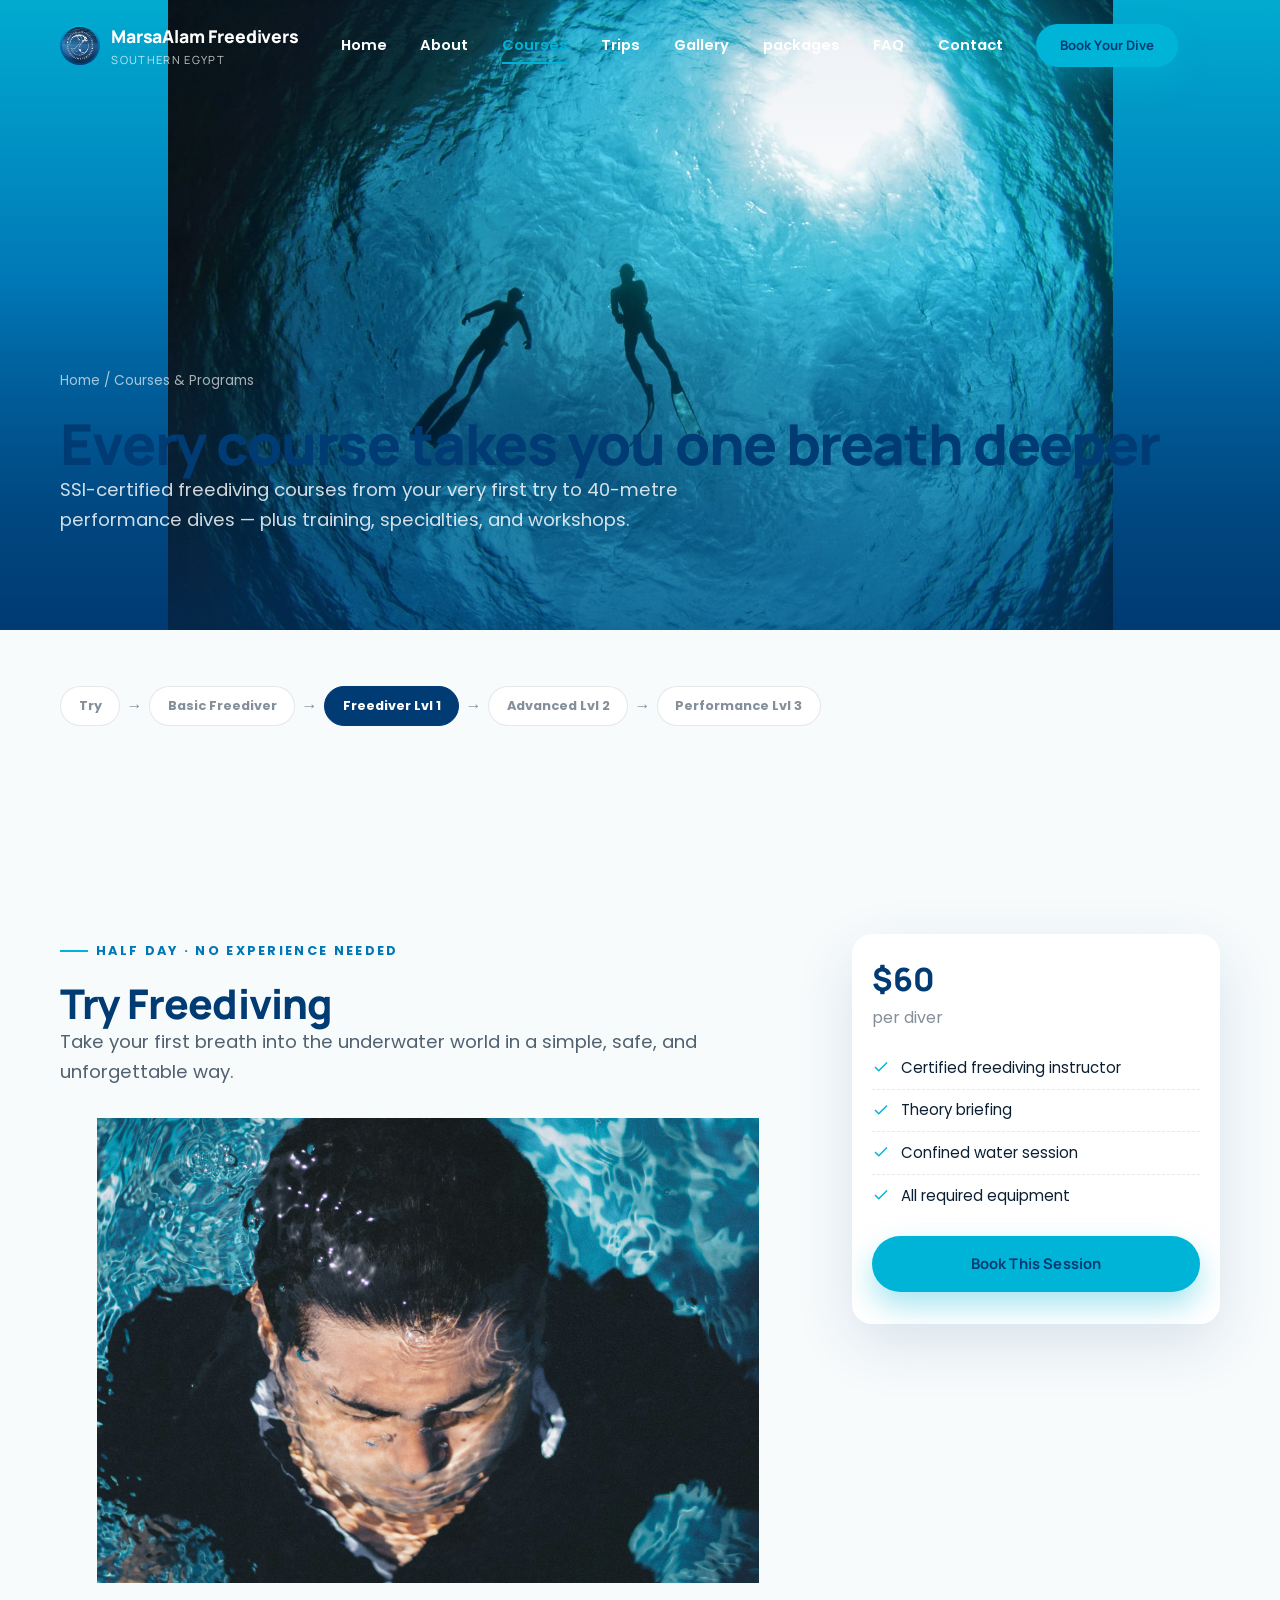
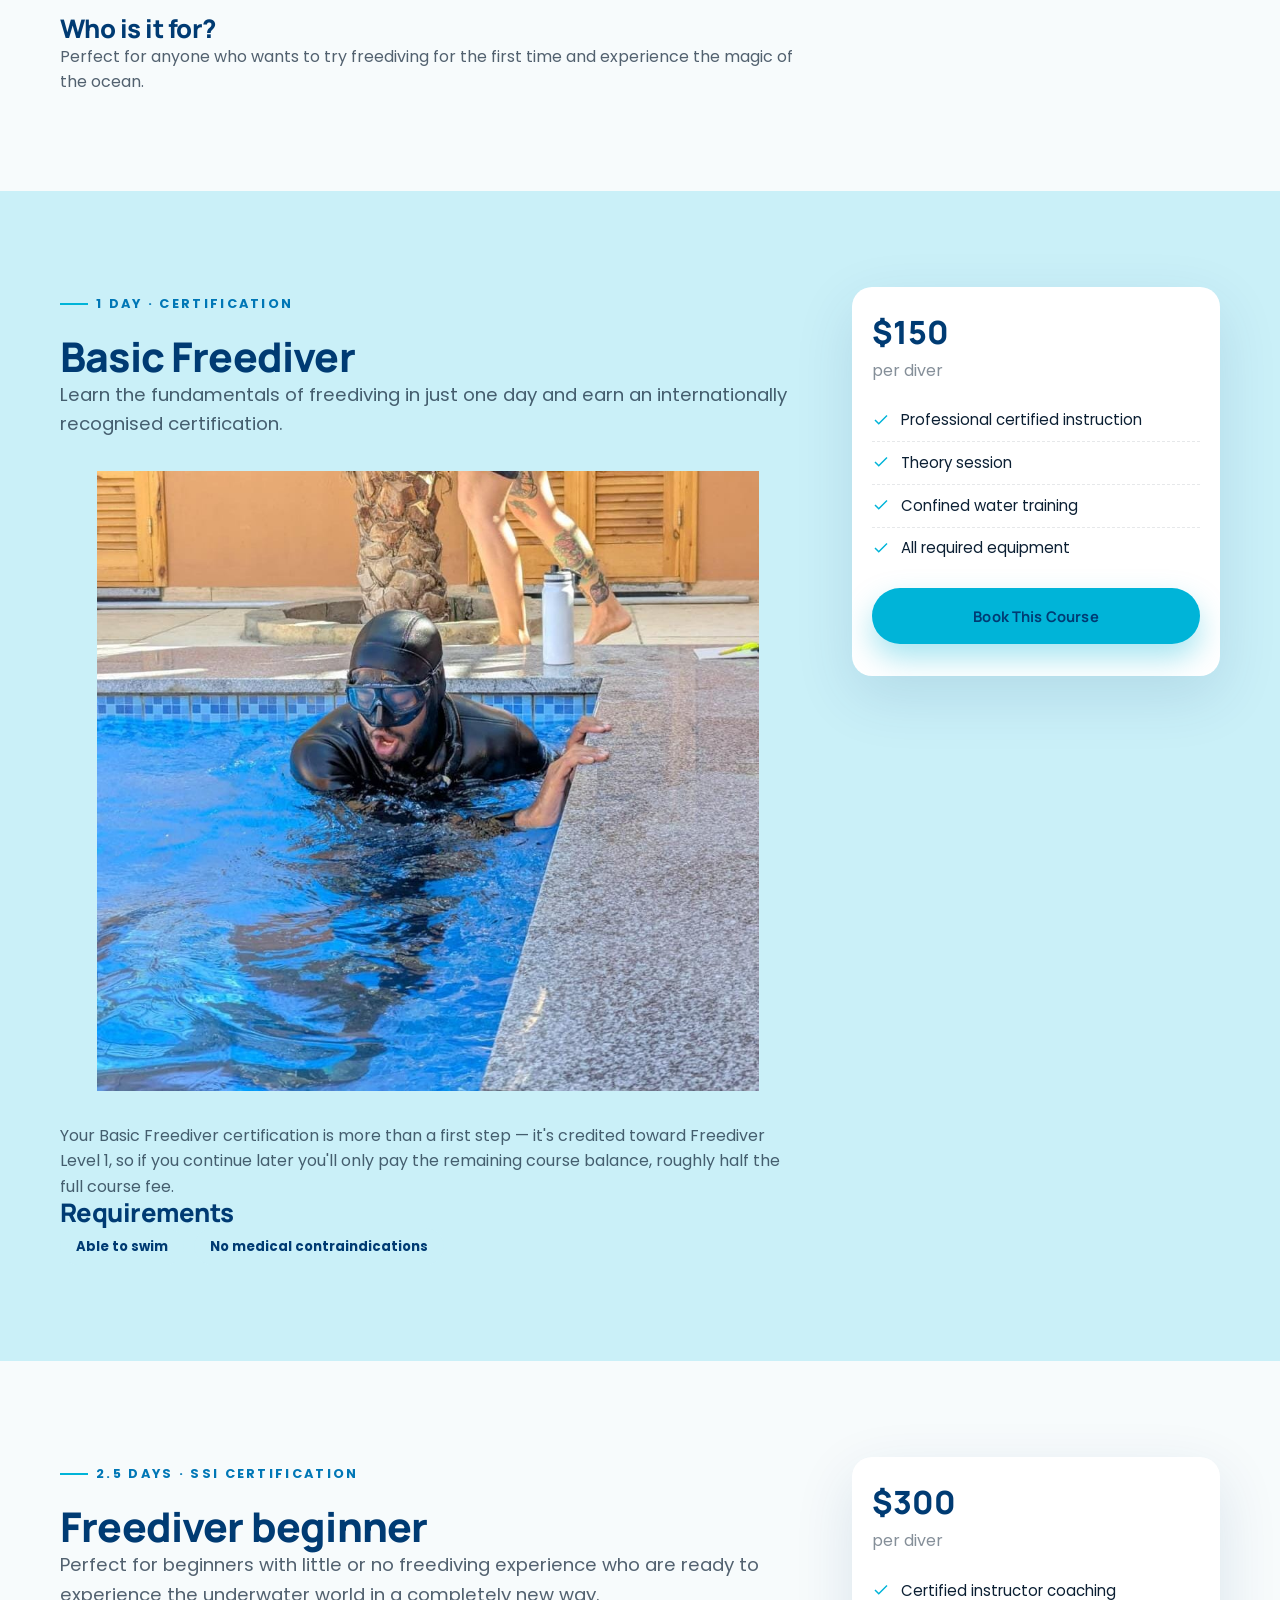
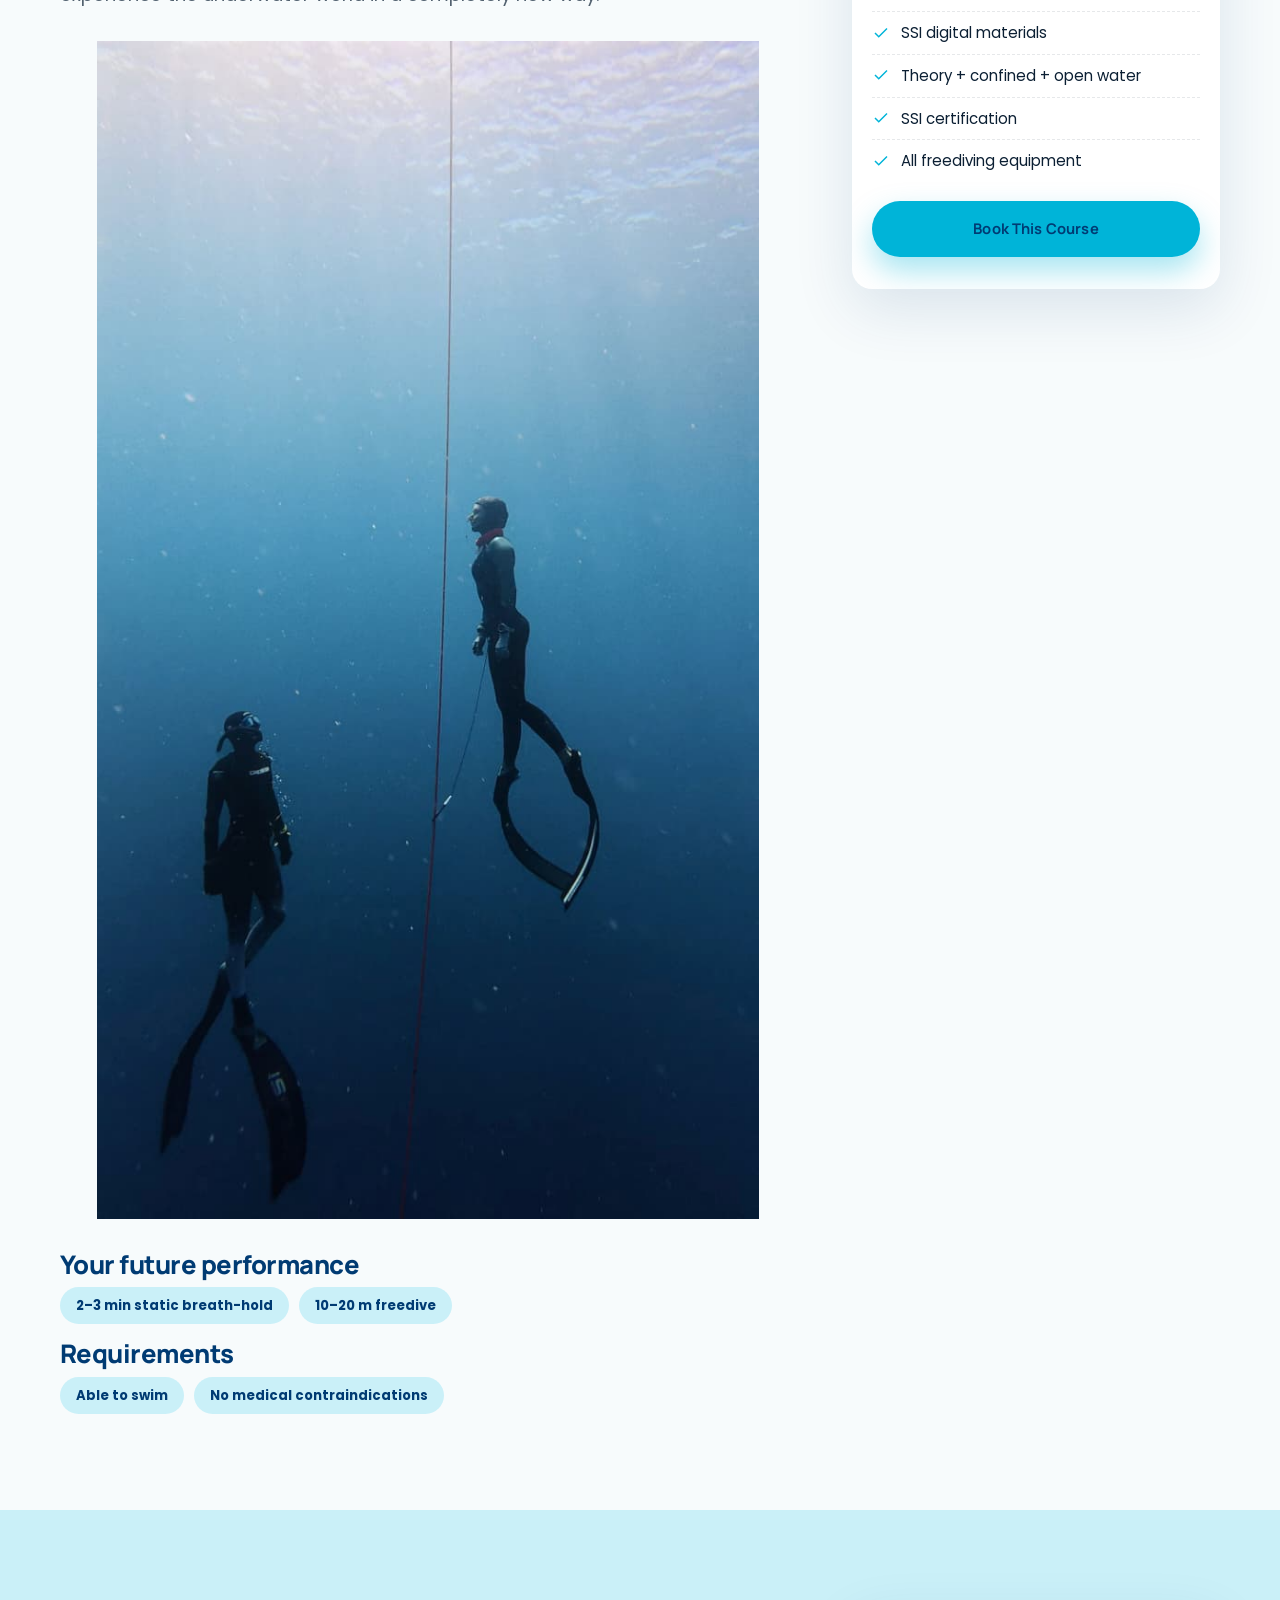
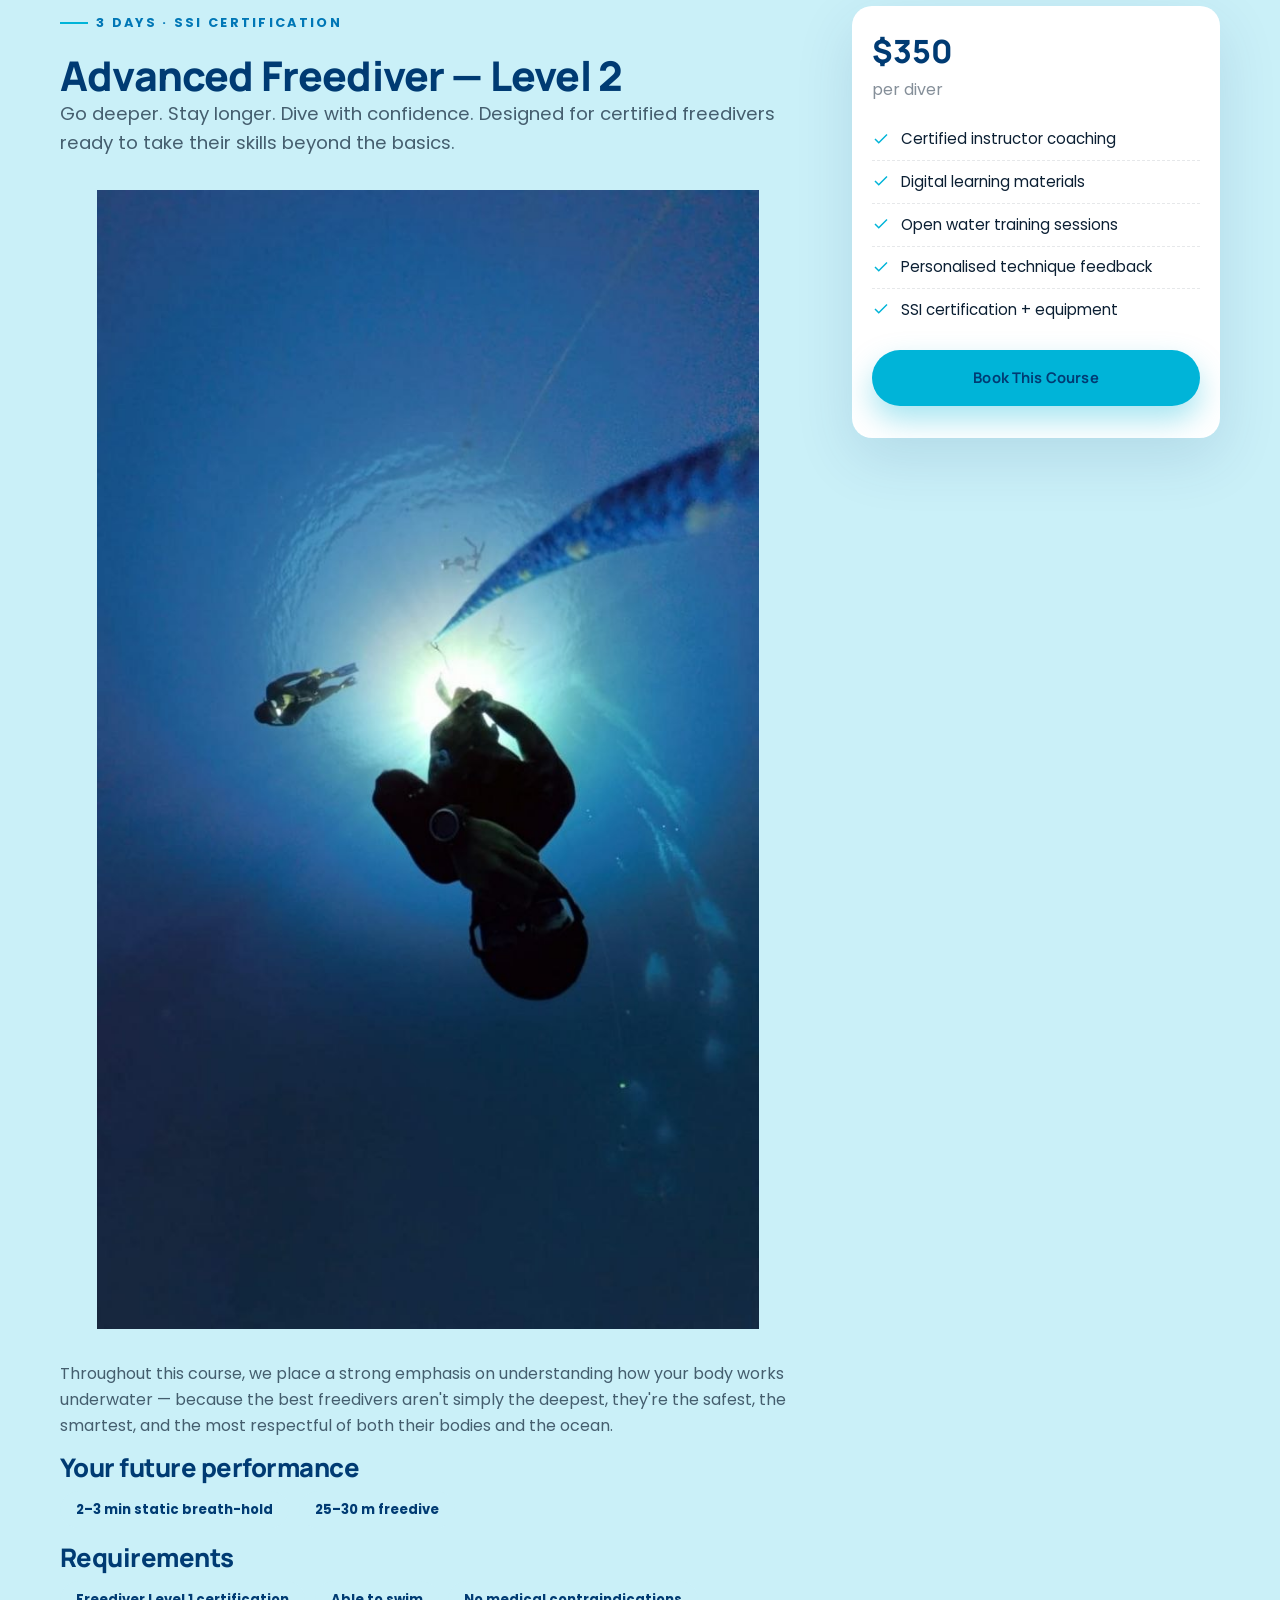
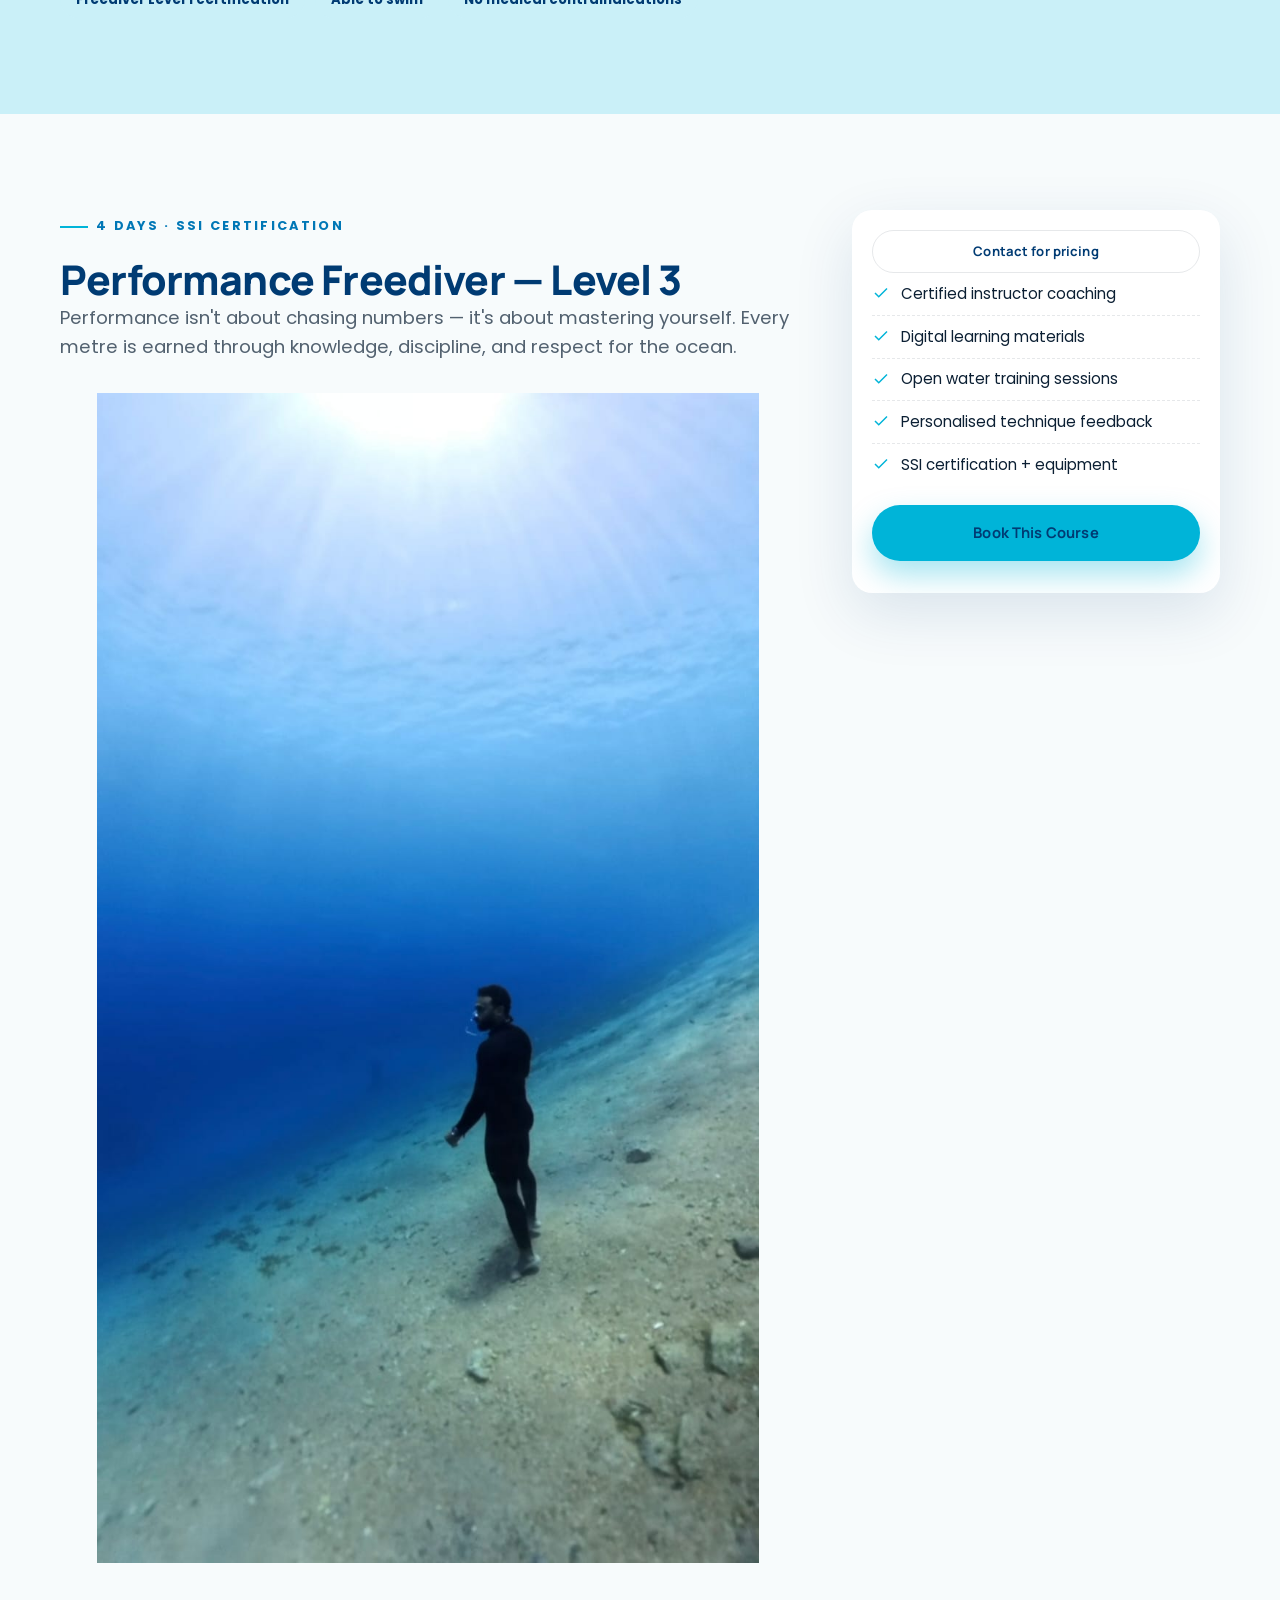
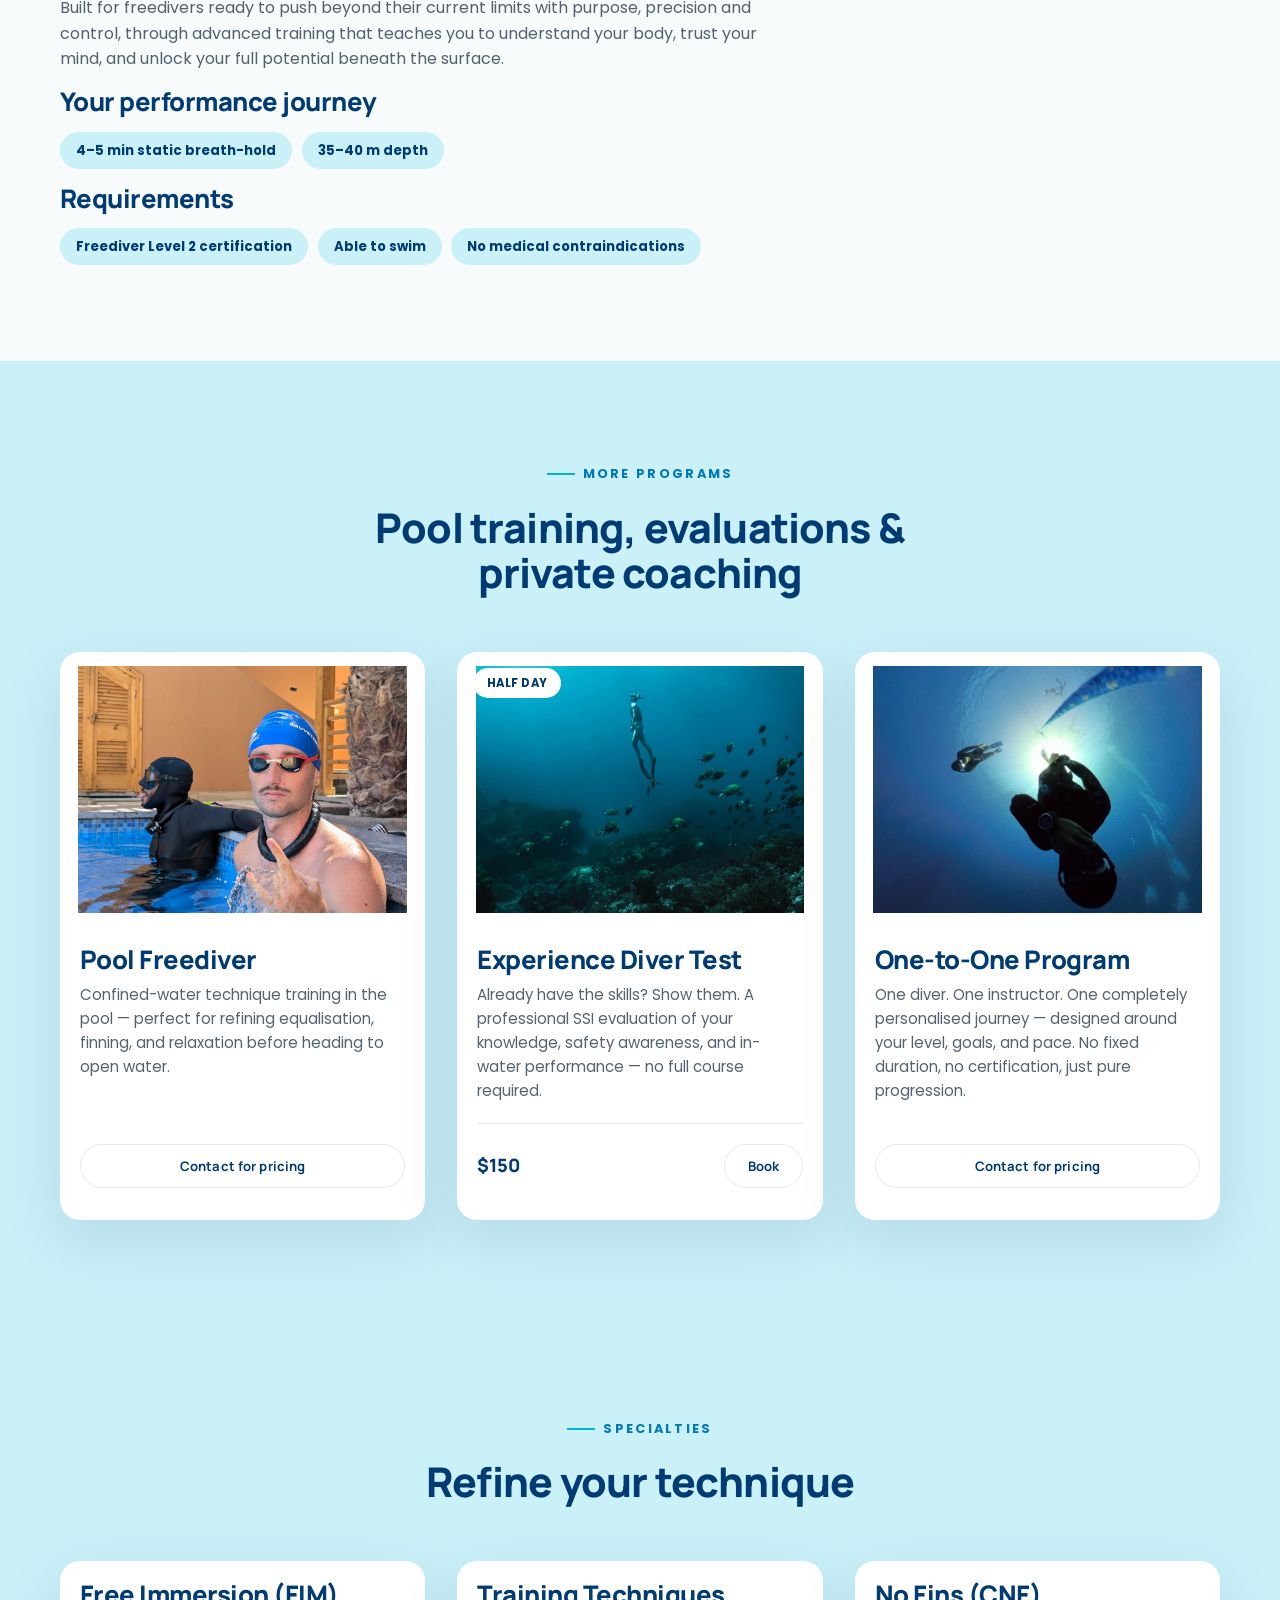
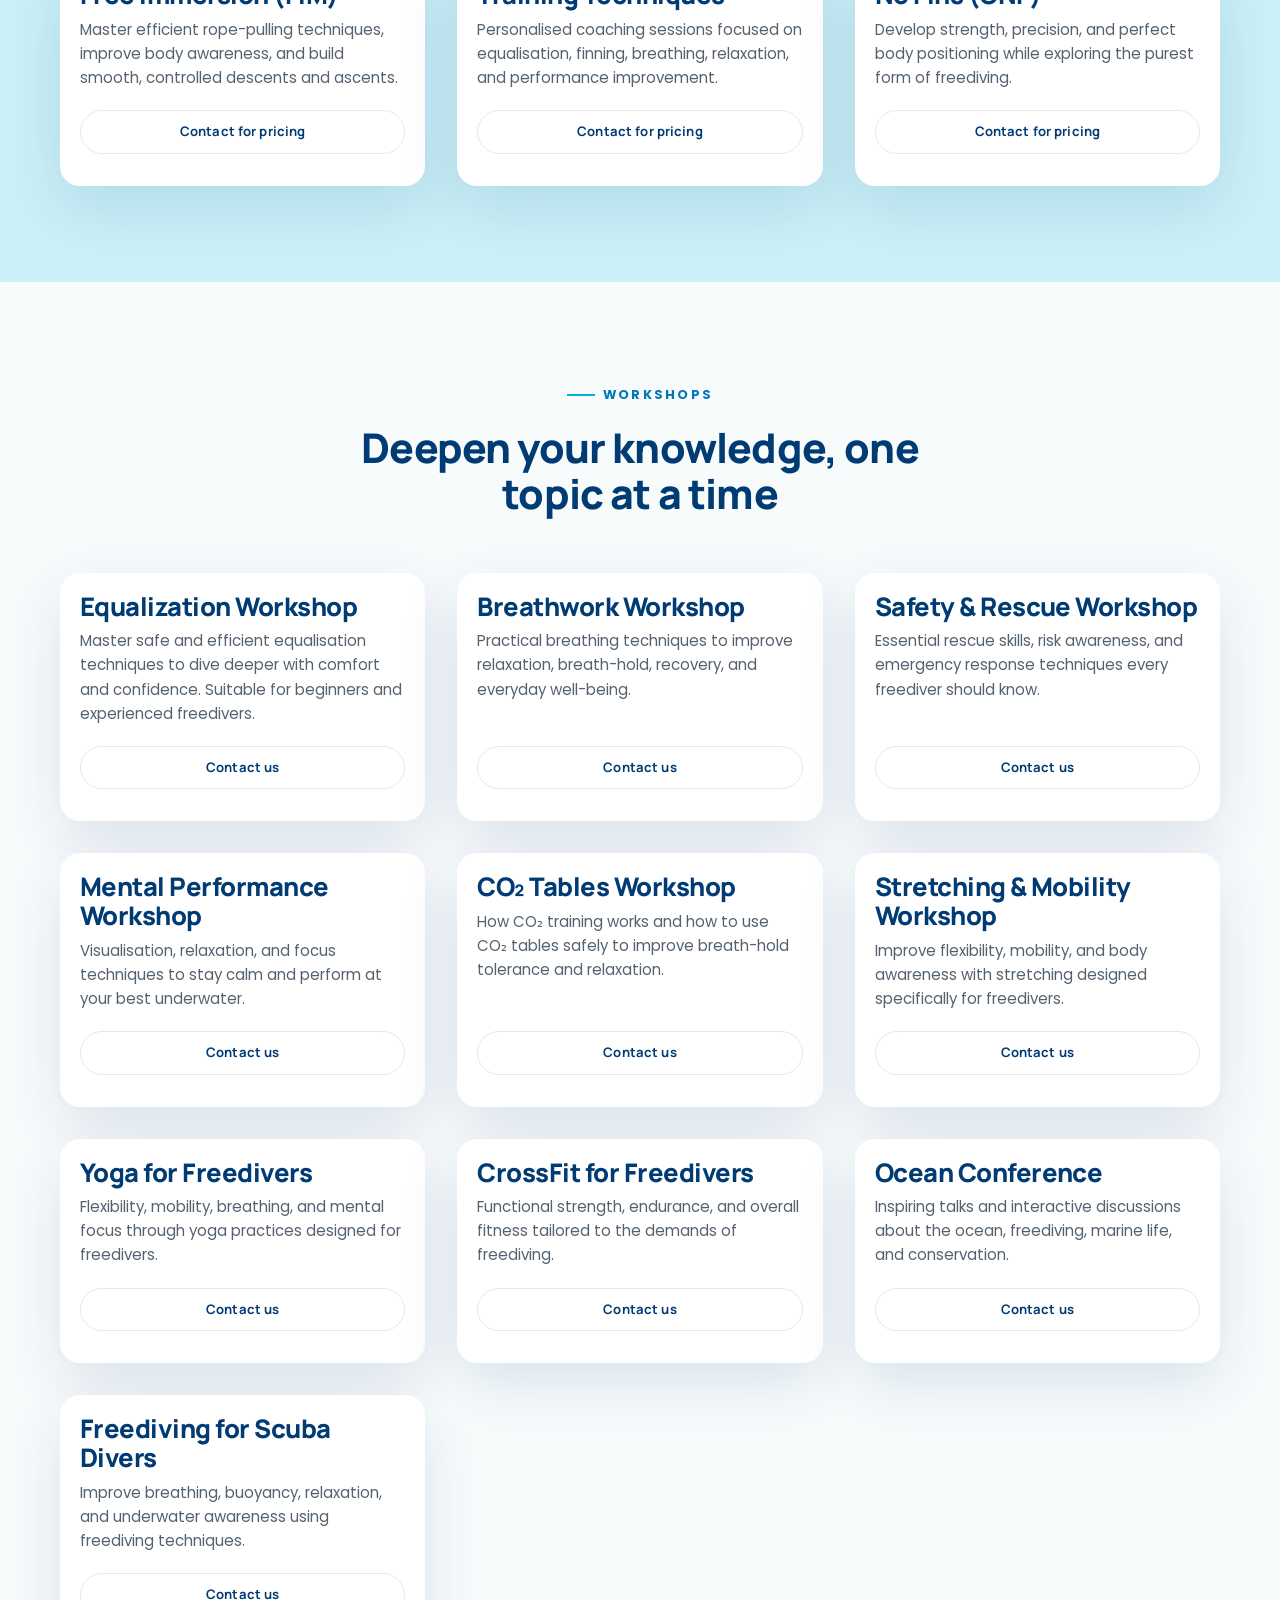
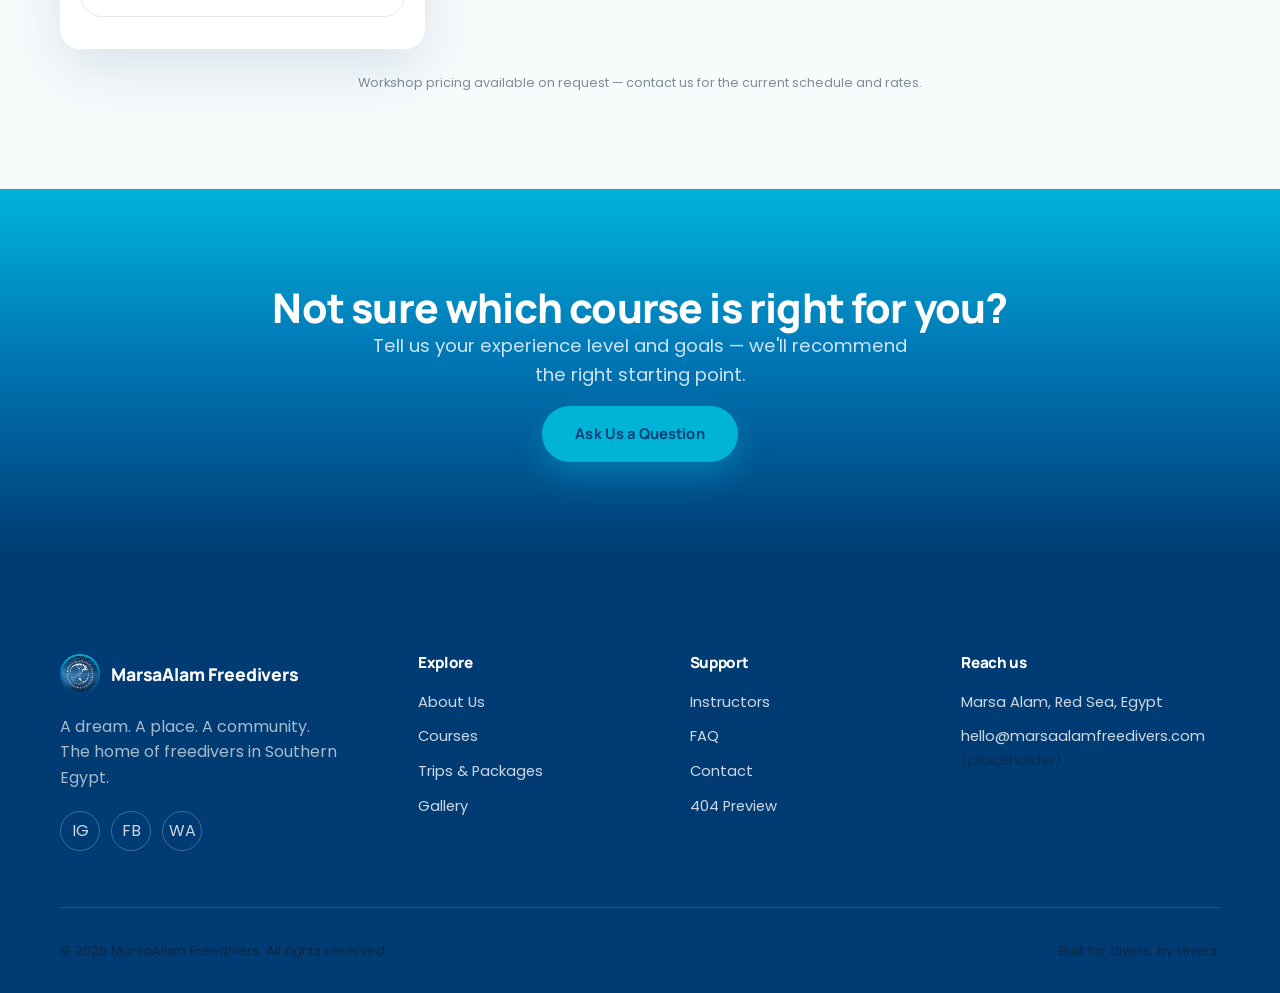
==== courses.html @ fd7fb4e5 "Initial commit" ====
<!DOCTYPE html>
<html lang="en">
<head>
<meta charset="UTF-8" />
<meta name="viewport" content="width=device-width, initial-scale=1.0" />
<title>Courses &amp; Programs | Marsa Alam Freedivers</title>
<meta name="description" content="From Try Freediving to Performance Freediver Level 3 — SSI-certified freediving courses, training, specialties and workshops in Marsa Alam." />
<link rel="preconnect" href="https://fonts.googleapis.com">
<link rel="preconnect" href="https://fonts.gstatic.com" crossorigin>
<link href="https://fonts.googleapis.com/css2?family=Manrope:wght@500;700;800&family=Poppins:wght@300;400;500;600&display=swap" rel="stylesheet">
<link rel="stylesheet" href="assets/css/base.css">
<link rel="stylesheet" href="assets/css/components.css">
<link rel="stylesheet" href="assets/css/pages.css">
<link rel="stylesheet" href="assets/css/animations.css">
<link rel="icon" href="assets/icons/favicon.svg" type="image/svg+xml">
</head>
<body>

<div id="navbar-container"></div>

<main>
  <section class="page-hero">
    <div class="page-hero__media">
      <img src="assets/images/img/course banner.jpeg" alt="Freediving Courses">
    </div>
    <div class="container">
      <p class="breadcrumb"><a href="index.html">Home</a> / Courses &amp; Programs</p>
      <h1>Every course takes you one breath deeper</h1>
      <p class="text-lead" style="color:rgba(255,255,255,.82);max-width:60ch">SSI-certified freediving courses from your very first try to 40-metre performance dives — plus training, specialties, and workshops.</p>
    </div>
  </section>

  <!-- =========================================================
       LEVEL PATH OVERVIEW
  ========================================================= -->
  <section class="section--tight">
    <div class="container">
      <div class="level-path" data-reveal>
        <span class="level-path__step">Try</span><span class="level-path__arrow">→</span>
        <span class="level-path__step">Basic Freediver</span><span class="level-path__arrow">→</span>
        <span class="level-path__step is-current">Freediver Lvl 1</span><span class="level-path__arrow">→</span>
        <span class="level-path__step">Advanced Lvl 2</span><span class="level-path__arrow">→</span>
        <span class="level-path__step">Performance Lvl 3</span>
      </div>
    </div>
  </section>

  <!-- =========================================================
       TRY FREEDIVING
  ========================================================= -->
  <section class="section" id="try">
    <div class="container course-detail-grid">
      <div data-reveal>
        <p class="eyebrow">Half day · No experience needed</p>
        <h2>Try Freediving</h2>
        <p class="text-lead">Take your first breath into the underwater world in a simple, safe, and unforgettable way.</p>
        <div class="media-placeholder" style="min-height:320px;margin-block:var(--space-md)"><span><img src="assets/images/img/try.jpeg" alt=""></span></div>
        <h3>Who is it for?</h3>
        <p>Perfect for anyone who wants to try freediving for the first time and experience the magic of the ocean.</p>
      </div>
      <aside data-reveal data-reveal-delay="1">
        <div class="card sticky-card">
          <div class="card__body">
            <div class="card__price" style="font-size:2rem">$60</div>
            <p class="text-muted" style="margin-bottom:1rem">per diver</p>
            <ul class="included-list">
              <li><svg width="18" height="18" viewBox="0 0 24 24" fill="none"><path d="M20 6L9 17l-5-5" stroke="currentColor" stroke-width="2"/></svg>Certified freediving instructor</li>
              <li><svg width="18" height="18" viewBox="0 0 24 24" fill="none"><path d="M20 6L9 17l-5-5" stroke="currentColor" stroke-width="2"/></svg>Theory briefing</li>
              <li><svg width="18" height="18" viewBox="0 0 24 24" fill="none"><path d="M20 6L9 17l-5-5" stroke="currentColor" stroke-width="2"/></svg>Confined water session</li>
              <li><svg width="18" height="18" viewBox="0 0 24 24" fill="none"><path d="M20 6L9 17l-5-5" stroke="currentColor" stroke-width="2"/></svg>All required equipment</li>
            </ul>
            <a href="contact.html" class="btn btn-primary" style="width:100%;margin-top:1.2rem">Book This Session</a>
          </div>
        </div>
      </aside>
    </div>
  </section>

  <!-- =========================================================
       BASIC FREEDIVER
  ========================================================= -->
  <section class="section section--tint" id="basic">
    <div class="container course-detail-grid">
      <div data-reveal>
        <p class="eyebrow">1 day · Certification</p>
        <h2>Basic Freediver</h2>
        <p class="text-lead">Learn the fundamentals of freediving in just one day and earn an internationally recognised certification.</p>
        <div class="media-placeholder" style="min-height:320px;margin-block:var(--space-md)"><span><img src="assets/images/img/basic course.jpeg" alt=""></span></div>
        <p>Your Basic Freediver certification is more than a first step — it's credited toward Freediver Level 1, so if you continue later you'll only pay the remaining course balance, roughly half the full course fee.</p>
        <h3>Requirements</h3>
        <ul class="pill-list"><li>Able to swim</li><li>No medical contraindications</li></ul>
      </div>
      <aside data-reveal data-reveal-delay="1">
        <div class="card sticky-card">
          <div class="card__body">
            <div class="card__price" style="font-size:2rem">$150</div>
            <p class="text-muted" style="margin-bottom:1rem">per diver</p>
            <ul class="included-list">
              <li><svg width="18" height="18" viewBox="0 0 24 24" fill="none"><path d="M20 6L9 17l-5-5" stroke="currentColor" stroke-width="2"/></svg>Professional certified instruction</li>
              <li><svg width="18" height="18" viewBox="0 0 24 24" fill="none"><path d="M20 6L9 17l-5-5" stroke="currentColor" stroke-width="2"/></svg>Theory session</li>
              <li><svg width="18" height="18" viewBox="0 0 24 24" fill="none"><path d="M20 6L9 17l-5-5" stroke="currentColor" stroke-width="2"/></svg>Confined water training</li>
              <li><svg width="18" height="18" viewBox="0 0 24 24" fill="none"><path d="M20 6L9 17l-5-5" stroke="currentColor" stroke-width="2"/></svg>All required equipment</li>
            </ul>
            <a href="contact.html" class="btn btn-primary" style="width:100%;margin-top:1.2rem">Book This Course</a>
          </div>
        </div>
      </aside>
    </div>
  </section>

  <!-- =========================================================
       FREEDIVER LEVEL 1
  ========================================================= -->
  <section class="section" id="level1">
    <div class="container course-detail-grid">
      <div data-reveal>
        <p class="eyebrow">2.5 days · SSI Certification</p>
        <h2>Freediver beginner</h2>
        <p class="text-lead">Perfect for beginners with little or no freediving experience who are ready to experience the underwater world in a completely new way.</p>
        <div class="media-placeholder" style="min-height:320px;margin-block:var(--space-md)"><span><img src="assets/images/img/Freediver (beginner).jpeg" alt=""></span></div>
        <h3 style="margin: 1rem 0 8px 0;">Your future performance</h3>
        <ul class="pill-list"><li>2–3 min static breath-hold</li><li>10–20 m freedive</li></ul>
        <h3 style="margin: 1rem 0 8px 0;">Requirements</h3>
        <ul class="pill-list"><li>Able to swim</li><li>No medical contraindications</li></ul>
      </div>
      <aside data-reveal data-reveal-delay="1">
        <div class="card sticky-card">
          <div class="card__body">
            <div class="card__price" style="font-size:2rem">$300</div>
            <p class="text-muted" style="margin-bottom:1rem">per diver</p>
            <ul class="included-list">
              <li><svg width="18" height="18" viewBox="0 0 24 24" fill="none"><path d="M20 6L9 17l-5-5" stroke="currentColor" stroke-width="2"/></svg>Certified instructor coaching</li>
              <li><svg width="18" height="18" viewBox="0 0 24 24" fill="none"><path d="M20 6L9 17l-5-5" stroke="currentColor" stroke-width="2"/></svg>SSI digital materials</li>
              <li><svg width="18" height="18" viewBox="0 0 24 24" fill="none"><path d="M20 6L9 17l-5-5" stroke="currentColor" stroke-width="2"/></svg>Theory + confined + open water</li>
              <li><svg width="18" height="18" viewBox="0 0 24 24" fill="none"><path d="M20 6L9 17l-5-5" stroke="currentColor" stroke-width="2"/></svg>SSI certification</li>
              <li><svg width="18" height="18" viewBox="0 0 24 24" fill="none"><path d="M20 6L9 17l-5-5" stroke="currentColor" stroke-width="2"/></svg>All freediving equipment</li>
            </ul>
            <a href="contact.html" class="btn btn-primary" style="width:100%;margin-top:1.2rem">Book This Course</a>
          </div>
        </div>
      </aside>
    </div>
  </section>

  <!-- =========================================================
       ADVANCED FREEDIVER LEVEL 2
  ========================================================= -->
  <section class="section section--tint" id="level2">
    <div class="container course-detail-grid">
      <div data-reveal>
        <p class="eyebrow">3 days · SSI Certification</p>
        <h2>Advanced Freediver — Level 2</h2>
        <p class="text-lead">Go deeper. Stay longer. Dive with confidence. Designed for certified freedivers ready to take their skills beyond the basics.</p>
        <div class="media-placeholder" style="min-height:320px;margin-block:var(--space-md)"><span><img src="assets/images/img/photo_2026-07-14_21-02-24 (2).jpg" alt=""></span></div>
        <p>Throughout this course, we place a strong emphasis on understanding how your body works underwater — because the best freedivers aren't simply the deepest, they're the safest, the smartest, and the most respectful of both their bodies and the ocean.</p>
        <h3 style="margin: 1rem 0 8px 0;">Your future performance</h3>
        <ul class="pill-list"><li>2–3 min static breath-hold</li><li>25–30 m freedive</li></ul>
        <h3 style="margin: 1rem 0 8px 0;">Requirements</h3>
        <ul class="pill-list"><li>Freediver Level 1 certification</li><li>Able to swim</li><li>No medical contraindications</li></ul>
      </div>
      <aside data-reveal data-reveal-delay="1">
        <div class="card sticky-card">
          <div class="card__body">
            <div class="card__price" style="font-size:2rem">$350</div>
            <p class="text-muted" style="margin-bottom:1rem">per diver</p>
            <ul class="included-list">
              <li><svg width="18" height="18" viewBox="0 0 24 24" fill="none"><path d="M20 6L9 17l-5-5" stroke="currentColor" stroke-width="2"/></svg>Certified instructor coaching</li>
              <li><svg width="18" height="18" viewBox="0 0 24 24" fill="none"><path d="M20 6L9 17l-5-5" stroke="currentColor" stroke-width="2"/></svg>Digital learning materials</li>
              <li><svg width="18" height="18" viewBox="0 0 24 24" fill="none"><path d="M20 6L9 17l-5-5" stroke="currentColor" stroke-width="2"/></svg>Open water training sessions</li>
              <li><svg width="18" height="18" viewBox="0 0 24 24" fill="none"><path d="M20 6L9 17l-5-5" stroke="currentColor" stroke-width="2"/></svg>Personalised technique feedback</li>
              <li><svg width="18" height="18" viewBox="0 0 24 24" fill="none"><path d="M20 6L9 17l-5-5" stroke="currentColor" stroke-width="2"/></svg>SSI certification + equipment</li>
            </ul>
            <a href="contact.html" class="btn btn-primary" style="width:100%;margin-top:1.2rem">Book This Course</a>
          </div>
        </div>
      </aside>
    </div>
  </section>

  <!-- =========================================================
       PERFORMANCE FREEDIVER LEVEL 3
  ========================================================= -->
  <section class="section" id="level3">
    <div class="container course-detail-grid">
      <div data-reveal>
        <p class="eyebrow">4 days · SSI Certification</p>
        <h2>Performance Freediver — Level 3</h2>
        <p class="text-lead">Performance isn't about chasing numbers — it's about mastering yourself. Every metre is earned through knowledge, discipline, and respect for the ocean.</p>
        <div class="media-placeholder" style="min-height:320px;margin-block:var(--space-md)"><span><img src="assets/images/img/Performance.jpeg" alt=""></span></div>
        <p>Built for freedivers ready to push beyond their current limits with purpose, precision and control, through advanced training that teaches you to understand your body, trust your mind, and unlock your full potential beneath the surface.</p>
        <h3 style="margin: 1rem 0 15px 0;">Your performance journey</h3>
        <ul class="pill-list"><li>4–5 min static breath-hold</li><li>35–40 m depth</li></ul>
        <h3 style="margin: 1rem 0 15px 0;">Requirements</h3>
        <ul class="pill-list"><li>Freediver Level 2 certification</li><li>Able to swim</li><li>No medical contraindications</li></ul>
      </div>
      <aside data-reveal data-reveal-delay="1">
        <div class="card sticky-card">
          <div class="card__body">
            <a href="contact.html" class="btn btn-ghost btn-sm">Contact for pricing</a>
            <!-- <p class="text-muted" style="margin-bottom:1rem">per diver</p> -->
            <ul class="included-list">
              <li><svg width="18" height="18" viewBox="0 0 24 24" fill="none"><path d="M20 6L9 17l-5-5" stroke="currentColor" stroke-width="2"/></svg>Certified instructor coaching</li>
              <li><svg width="18" height="18" viewBox="0 0 24 24" fill="none"><path d="M20 6L9 17l-5-5" stroke="currentColor" stroke-width="2"/></svg>Digital learning materials</li>
              <li><svg width="18" height="18" viewBox="0 0 24 24" fill="none"><path d="M20 6L9 17l-5-5" stroke="currentColor" stroke-width="2"/></svg>Open water training sessions</li>
              <li><svg width="18" height="18" viewBox="0 0 24 24" fill="none"><path d="M20 6L9 17l-5-5" stroke="currentColor" stroke-width="2"/></svg>Personalised technique feedback</li>
              <li><svg width="18" height="18" viewBox="0 0 24 24" fill="none"><path d="M20 6L9 17l-5-5" stroke="currentColor" stroke-width="2"/></svg>SSI certification + equipment</li>
            </ul>
            <a href="contact.html" class="btn btn-primary" style="width:100%;margin-top:1.2rem">Book This Course</a>
          </div>
        </div>
      </aside>
    </div>
  </section>

  <!-- =========================================================
       POOL FREEDIVER / EXPERIENCE TEST / ONE-TO-ONE
  ========================================================= -->
  <section class="section section--tint">
    <div class="container">
      <div class="section-head section-head--center" data-reveal>
        <p class="eyebrow" style="justify-content:center">More programs</p>
        <h2>Pool training, evaluations &amp; private coaching</h2>
      </div>
      <div class="grid grid-3">
        <article class="card" id="pool" data-reveal>
          <div class="card__media"><div class="media-placeholder"><span><img src="assets/images/img/Pool freediver.jpeg" alt=""></span></div></div>
          <div class="card__body">
            <h3 class="card__title">Pool Freediver</h3>
            <p class="card__text">Confined-water technique training in the pool — perfect for refining equalisation, finning, and relaxation before heading to open water.</p>
            <a href="contact.html" class="btn btn-ghost btn-sm">Contact for pricing</a>
          </div>
        </article>
        <article class="card" id="experience-test" data-reveal data-reveal-delay="1">
          <div class="card__media"><div class="media-placeholder"><span><img src="assets/images/img/Experience diver test.jpeg" alt=""></span></div><span class="card__badge">Half Day</span></div>
          <div class="card__body">
            <h3 class="card__title">Experience Diver Test</h3>
            <p class="card__text">Already have the skills? Show them. A professional SSI evaluation of your knowledge, safety awareness, and in-water performance — no full course required.</p>
            <div class="card__footer"><div class="card__price">$150</div><a href="contact.html" class="btn btn-ghost btn-sm">Book</a></div>
          </div>
        </article>
        <article class="card" id="one-to-one" data-reveal data-reveal-delay="2">
          <div class="card__media"><div class="media-placeholder"><span><img src="assets/images/img/One to one.jpeg" alt=""></span></div></div>
          <div class="card__body">
            <h3 class="card__title">One-to-One Program</h3>
            <p class="card__text">One diver. One instructor. One completely personalised journey — designed around your level, goals, and pace. No fixed duration, no certification, just pure progression.</p>
            <a href="contact.html" class="btn btn-ghost btn-sm">Contact for pricing</a>
          </div>
        </article>
      </div>
    </div>
  </section>

  <!-- =========================================================
       TRAINING PACKAGES
  ========================================================= -->


  <!-- =========================================================
       SPECIALTIES
  ========================================================= -->
  <section class="section section--tint" id="specialties">
    <div class="container">
      <div class="section-head section-head--center" data-reveal>
        <p class="eyebrow" style="justify-content:center">Specialties</p>
        <h2>Refine your technique</h2>
      </div>
      <div class="grid grid-3">
        <article class="card" data-reveal>
          <div class="card__body">
            <h3 class="card__title">Free Immersion (FIM)</h3>
            <p class="card__text">Master efficient rope-pulling techniques, improve body awareness, and build smooth, controlled descents and ascents.</p>
            <a href="contact.html" class="btn btn-ghost btn-sm">Contact for pricing</a>
          </div>
        </article>
        <article class="card" data-reveal data-reveal-delay="1">
          <div class="card__body">
            <h3 class="card__title">Training Techniques</h3>
            <p class="card__text">Personalised coaching sessions focused on equalisation, finning, breathing, relaxation, and performance improvement.</p>
            <a href="contact.html" class="btn btn-ghost btn-sm">Contact for pricing</a>
          </div>
        </article>
        <article class="card" data-reveal data-reveal-delay="2">
          <div class="card__body">
            <h3 class="card__title">No Fins (CNF)</h3>
            <p class="card__text">Develop strength, precision, and perfect body positioning while exploring the purest form of freediving.</p>
            <a href="contact.html" class="btn btn-ghost btn-sm">Contact for pricing</a>
          </div>
        </article>
      </div>
    </div>
  </section>

  <!-- =========================================================
       WORKSHOPS
  ========================================================= -->
  <section class="section" id="workshops">
    <div class="container">
      <div class="section-head section-head--center" data-reveal>
        <p class="eyebrow" style="justify-content:center">Workshops</p>
        <h2>Deepen your knowledge, one topic at a time</h2>
      </div>
      <div class="grid grid-3">
        <article class="card" data-reveal><div class="card__body"><h3 class="card__title">Equalization Workshop</h3><p class="card__text">Master safe and efficient equalisation techniques to dive deeper with comfort and confidence. Suitable for beginners and experienced freedivers.</p><a href="contact.html" class="btn btn-ghost btn-sm">Contact us</a></div></article>
        <article class="card" data-reveal data-reveal-delay="1"><div class="card__body"><h3 class="card__title">Breathwork Workshop</h3><p class="card__text">Practical breathing techniques to improve relaxation, breath-hold, recovery, and everyday well-being.</p><a href="contact.html" class="btn btn-ghost btn-sm">Contact us</a></div></article>
        <article class="card" data-reveal data-reveal-delay="2"><div class="card__body"><h3 class="card__title">Safety &amp; Rescue Workshop</h3><p class="card__text">Essential rescue skills, risk awareness, and emergency response techniques every freediver should know.</p><a href="contact.html" class="btn btn-ghost btn-sm">Contact us</a></div></article>
        <article class="card" data-reveal><div class="card__body"><h3 class="card__title">Mental Performance Workshop</h3><p class="card__text">Visualisation, relaxation, and focus techniques to stay calm and perform at your best underwater.</p><a href="contact.html" class="btn btn-ghost btn-sm">Contact us</a></div></article>
        <article class="card" data-reveal data-reveal-delay="1"><div class="card__body"><h3 class="card__title">CO₂ Tables Workshop</h3><p class="card__text">How CO₂ training works and how to use CO₂ tables safely to improve breath-hold tolerance and relaxation.</p><a href="contact.html" class="btn btn-ghost btn-sm">Contact us</a></div></article>
        <article class="card" data-reveal data-reveal-delay="2"><div class="card__body"><h3 class="card__title">Stretching &amp; Mobility Workshop</h3><p class="card__text">Improve flexibility, mobility, and body awareness with stretching designed specifically for freedivers.</p><a href="contact.html" class="btn btn-ghost btn-sm">Contact us</a></div></article>
        <article class="card" data-reveal><div class="card__body"><h3 class="card__title">Yoga for Freedivers</h3><p class="card__text">Flexibility, mobility, breathing, and mental focus through yoga practices designed for freedivers.</p><a href="contact.html" class="btn btn-ghost btn-sm">Contact us</a></div></article>
        <article class="card" data-reveal data-reveal-delay="1"><div class="card__body"><h3 class="card__title">CrossFit for Freedivers</h3><p class="card__text">Functional strength, endurance, and overall fitness tailored to the demands of freediving.</p><a href="contact.html" class="btn btn-ghost btn-sm">Contact us</a></div></article>
        <article class="card" data-reveal data-reveal-delay="2"><div class="card__body"><h3 class="card__title">Ocean Conference</h3><p class="card__text">Inspiring talks and interactive discussions about the ocean, freediving, marine life, and conservation.</p><a href="contact.html" class="btn btn-ghost btn-sm">Contact us</a></div></article>
        <article class="card" data-reveal><div class="card__body"><h3 class="card__title">Freediving for Scuba Divers</h3><p class="card__text">Improve breathing, buoyancy, relaxation, and underwater awareness using freediving techniques.</p><a href="contact.html" class="btn btn-ghost btn-sm">Contact us</a></div></article>
      </div>
      <p class="text-center form-note" style="margin-top:1.5rem">Workshop pricing available on request — contact us for the current schedule and rates.</p>
    </div>
  </section>

  <section class="section section--dark">
    <div class="container text-center" data-reveal>
      <h2>Not sure which course is right for you?</h2>
      <p class="text-lead" style="color:rgba(255,255,255,.8);max-width:50ch;margin-inline:auto">Tell us your experience level and goals — we'll recommend the right starting point.</p>
      <a href="contact.html" class="btn btn-primary" style="margin-top:1rem">Ask Us a Question</a>
    </div>
  </section>
</main>

<div id="footer-container"></div>

<button class="back-to-top" aria-label="Back to top"><svg width="20" height="20" viewBox="0 0 24 24" fill="none"><path d="M12 19V5M5 12l7-7 7 7" stroke="currentColor" stroke-width="2" stroke-linecap="round" stroke-linejoin="round"/></svg></button>
<script src="assets/js/main.js"></script>
</body>
</html>
---- assets/css/base.css ----
/* ==========================================================================
   MARSA ALAM FREEDIVERS — BASE STYLES
   Design tokens, reset, typography, and layout utilities.
   ========================================================================== */

/* -----------------------------
   Design Tokens
------------------------------ */
:root {
  /* Brand colors */
  --color-primary: #003B73;      /* deep ocean navy   */
  --color-secondary: #0077B6;    /* mid reef blue     */
  --color-accent: #00B4D8;       /* surface turquoise */
  --color-bg: #F7FBFC;           /* page background   */
  --color-light: #CAF0F8;        /* pale water tint   */
  --color-text: #0B1F33;         /* body text         */

  /* Derived surfaces */
  --color-white: #ffffff;
  --color-ink-70: rgba(11, 31, 51, 0.7);
  --color-ink-50: rgba(11, 31, 51, 0.5);
  --color-line: rgba(11, 31, 51, 0.1);

  /* Glass / depth surfaces */
  --glass-bg: rgba(247, 251, 252, 0.6);
  --glass-bg-dark: rgba(0, 59, 115, 0.45);
  --glass-border: rgba(255, 255, 255, 0.25);
  --shadow-soft: 0 20px 60px rgba(0, 59, 115, 0.12);
  --shadow-strong: 0 30px 80px rgba(0, 59, 115, 0.28);

  /* Gradients — the site's recurring "depth" gradient, surface to abyss */
  --gradient-depth: linear-gradient(180deg, #00B4D8 0%, #0077B6 45%, #003B73 100%);
  --gradient-depth-h: linear-gradient(90deg, #00B4D8 0%, #0077B6 50%, #003B73 100%);
  --gradient-glass: linear-gradient(180deg, rgba(255,255,255,0.35), rgba(255,255,255,0.05));

  /* Typography */
  --font-display: 'Manrope', sans-serif;
  --font-body: 'Poppins', sans-serif;

  --fs-hero: clamp(2.6rem, 6vw, 5.4rem);
  --fs-h1: clamp(2.2rem, 4.4vw, 3.6rem);
  --fs-h2: clamp(1.8rem, 3.2vw, 2.6rem);
  --fs-h3: clamp(1.25rem, 2vw, 1.6rem);
  --fs-body: 1rem;
  --fs-small: 0.875rem;
  --fs-eyebrow: 0.8rem;

  /* Spacing scale */
  --space-3xs: 0.25rem;
  --space-2xs: 0.5rem;
  --space-xs: 0.75rem;
  --space-sm: 1.25rem;
  --space-md: 2rem;
  --space-lg: 3.5rem;
  --space-xl: 6rem;
  --space-2xl: 9rem;

  /* Layout */
  --container-max: 1240px;
  --radius-sm: 10px;
  --radius-md: 20px;
  --radius-lg: 32px;
  --radius-pill: 999px;

  /* Motion */
  --ease-out: cubic-bezier(0.16, 1, 0.3, 1);
  --dur-fast: 0.25s;
  --dur-med: 0.5s;
  --dur-slow: 0.9s;
}

/* -----------------------------
   Reset
------------------------------ */
*, *::before, *::after { box-sizing: border-box; }

html {
  scroll-behavior: smooth;
  scroll-padding-top: 90px;
}

@media (prefers-reduced-motion: reduce) {
  html { scroll-behavior: auto; }
  *, *::before, *::after {
    animation-duration: 0.001ms !important;
    animation-iteration-count: 1 !important;
    transition-duration: 0.001ms !important;
    scroll-behavior: auto !important;
  }
}

body, h1, h2, h3, h4, p, figure, blockquote, dl, dd {
  margin: 0;
}

ul[class], ol[class] { list-style: none; margin: 0; padding: 0; }

img, picture, svg { display: block; max-width: 100%; }

button, input, select, textarea { font: inherit; color: inherit; }

a { color: inherit; text-decoration: none; }

body {
  font-family: var(--font-body);
  color: var(--color-text);
  background: var(--color-bg);
  line-height: 1.6;
  font-size: var(--fs-body);
  -webkit-font-smoothing: antialiased;
  overflow-x: hidden;
}

h1, h2, h3, h4 {
  font-family: var(--font-display);
  color: var(--color-primary);
  line-height: 1.12;
  font-weight: 800;
  letter-spacing: -0.02em;
}

h1 { font-size: var(--fs-h1); }
h2 { font-size: var(--fs-h2); }
h3 { font-size: var(--fs-h3); }

p { color: var(--color-ink-70); }

::selection { background: var(--color-accent); color: var(--color-white); }

/* Visible focus state for accessibility */
a:focus-visible,
button:focus-visible,
input:focus-visible,
textarea:focus-visible,
select:focus-visible {
  outline: 3px solid var(--color-accent);
  outline-offset: 3px;
  border-radius: 4px;
}

/* -----------------------------
   Layout utilities
------------------------------ */
.container {
  width: 100%;
  max-width: var(--container-max);
  margin-inline: auto;
  padding-inline: clamp(1.25rem, 4vw, 2.5rem);
}

.section {
  padding-block: var(--space-xl);
  position: relative;
}

.section--tight { padding-block: var(--space-lg); }

.section--dark {
  background: var(--gradient-depth);
  color: var(--color-white);
}
.section--dark h1, .section--dark h2, .section--dark h3 { color: var(--color-white); }
.section--dark p { color: rgba(255,255,255,0.78); }

.section--tint { background: var(--color-light); }

.grid {
  display: grid;
  gap: var(--space-md);
}

.grid-2 { grid-template-columns: repeat(2, 1fr); }
.grid-3 { grid-template-columns: repeat(3, 1fr); }
.grid-4 { grid-template-columns: repeat(4, 1fr); }

@media (max-width: 980px) {
  .grid-3, .grid-4 { grid-template-columns: repeat(2, 1fr); }
}
@media (max-width: 640px) {
  .grid-2, .grid-3, .grid-4 { grid-template-columns: 1fr; }
}

.flex { display: flex; }
.flex-center { display: flex; align-items: center; justify-content: center; }
.flex-between { display: flex; align-items: center; justify-content: space-between; }
.gap-sm { gap: var(--space-sm); }
.gap-md { gap: var(--space-md); }

/* -----------------------------
   Typographic helpers
------------------------------ */
.eyebrow {
  display: inline-flex;
  align-items: center;
  gap: 0.5rem;
  font-size: var(--fs-eyebrow);
  font-weight: 700;
  letter-spacing: 0.18em;
  text-transform: uppercase;
  color: var(--color-secondary);
  margin-bottom: var(--space-sm);
}

.eyebrow::before {
  content: '';
  width: 28px;
  height: 2px;
  background: var(--color-accent);
  display: inline-block;
}

.section--dark .eyebrow { color: var(--color-light); }
.section--dark .eyebrow::before { background: var(--color-light); }

.section-head {
  max-width: 640px;
  margin-bottom: var(--space-lg);
}

.section-head--center {
  margin-inline: auto;
  text-align: center;
}

.text-lead {
  font-size: 1.15rem;
  color: var(--color-ink-70);
}

.text-center { text-align: center; }
.text-muted { color: var(--color-ink-50); }

/* -----------------------------
   Placeholder media blocks
   (marks where real photography/video will be dropped in)
------------------------------ */
.media-placeholder {
  position: relative;
  display: flex;
  align-items: center;
  justify-content: center;
  text-align: center;
  background: transparent;
  color: rgba(255,255,255,0.85);
  border-radius: var(--radius-md);
  overflow: hidden;
  min-height: 220px;
  isolation: isolate;
}

.media-placeholder::before {
  content: '';
  position: absolute;
  inset: 0;
  background-image: none;
  z-index: -1;
}

.media-placeholder span {
  font-family: var(--font-display);
  font-size: var(--fs-small);
  font-weight: 600;
  letter-spacing: 0.03em;
  padding: 0;
  border: none;
  border-radius: 0;
  max-width: 90%;
  width: 90%;
  height: 90%;
  display: block;
  overflow: hidden;
}

.media-placeholder span img {
  width: 100%;
  height: 100%;
  object-fit: cover;
  display: block;
}

/* -----------------------------
   Reveal-on-scroll utility
   (JS toggles .is-visible via IntersectionObserver)
------------------------------ */
[data-reveal] {
  opacity: 0;
  transform: translateY(28px);
  transition: opacity var(--dur-slow) var(--ease-out), transform var(--dur-slow) var(--ease-out);
}
[data-reveal].is-visible {
  opacity: 1;
  transform: translateY(0);
}
[data-reveal="fade"] { transform: none; }
[data-reveal].is-visible[data-reveal-delay="1"] { transition-delay: 0.1s; }
[data-reveal].is-visible[data-reveal-delay="2"] { transition-delay: 0.2s; }
[data-reveal].is-visible[data-reveal-delay="3"] { transition-delay: 0.3s; }
[data-reveal].is-visible[data-reveal-delay="4"] { transition-delay: 0.4s; }
---- assets/css/components.css ----
/* ==========================================================================
   MARSA ALAM FREEDIVERS — COMPONENTS
   Navbar, buttons, cards, footer, forms, accordion, modal, depth-gauge.
   ========================================================================== */

/* -----------------------------
   Navbar
------------------------------ */
.navbar {
  position: fixed;
  inset-inline: 0;
  top: 0;
  z-index: 100;
  padding-block: 1.4rem;
  transition: background var(--dur-med) var(--ease-out), padding var(--dur-med) var(--ease-out), box-shadow var(--dur-med) var(--ease-out);
}

.navbar .container {
  display: flex;
  align-items: center;
  justify-content: space-between;
}

.navbar.is-scrolled {
  background: rgba(247, 251, 252, 0.85);
  backdrop-filter: blur(14px);
  -webkit-backdrop-filter: blur(14px);
  box-shadow: 0 1px 0 var(--color-line), 0 20px 40px rgba(0,59,115,0.06);
  padding-block: 0.85rem;
}

.brand {
  display: flex;
  align-items: center;
  gap: 0.7rem;
  font-family: var(--font-display);
  font-weight: 800;
  font-size: 1.1rem;
  color: var(--color-white);
  letter-spacing: -0.01em;
}

.navbar.is-scrolled .brand,
.navbar.is-scrolled .nav-link { color: var(--color-primary); }

.brand__mark {
  width: 40px;
  height: 40px;
  border-radius: 50%;
  background: var(--gradient-depth);
  display: grid;
  place-items: center;
  color: var(--color-white);
  flex-shrink: 0;
}

.brand__name span { display: block; font-size: 0.65rem; font-weight: 500; letter-spacing: 0.12em; text-transform: uppercase; opacity: 0.75; }

.nav-links {
  display: flex;
  align-items: center;
  gap: 2.1rem;
}

.nav-link {
  font-size: 0.92rem;
  font-weight: 600;
  color: var(--color-white);
  position: relative;
  padding-block: 0.3rem;
  transition: color var(--dur-fast);
}

.nav-link::after {
  content: '';
  position: absolute;
  left: 0; bottom: -2px;
  width: 0; height: 2px;
  background: var(--color-accent);
  transition: width var(--dur-fast) var(--ease-out);
}

.nav-link:hover::after,
.nav-link.is-active::after { width: 100%; }

.nav-link.is-active { color: var(--color-accent); }
.navbar.is-scrolled .nav-link.is-active { color: var(--color-secondary); }

.nav-cta { display: flex; align-items: center; gap: 1.2rem; }

.nav-toggle {
  display: none;
  width: 44px;
  height: 44px;
  border: none;
  background: transparent;
  cursor: pointer;
  position: relative;
  z-index: 110;
}

.nav-toggle span {
  position: absolute;
  left: 10px;
  right: 10px;
  height: 2px;
  background: var(--color-white);
  transition: transform var(--dur-fast) var(--ease-out), opacity var(--dur-fast);
}
.navbar.is-scrolled .nav-toggle span { background: var(--color-primary); }
.nav-toggle span:nth-child(1) { top: 15px; }
.nav-toggle span:nth-child(2) { top: 22px; }
.nav-toggle span:nth-child(3) { top: 29px; }

.nav-toggle.is-active span:nth-child(1) { transform: translateY(7px) rotate(45deg); }
.nav-toggle.is-active span:nth-child(2) { opacity: 0; }
.nav-toggle.is-active span:nth-child(3) { transform: translateY(-7px) rotate(-45deg); }

@media (max-width: 900px) {
  .nav-links {
    position: fixed;
    inset: 0 0 0 auto;
    width: min(320px, 85vw);
    background: #003B73;
    background-color: #003B73;
    flex-direction: column;
    justify-content: center;
    align-items: flex-start;
    gap: 1.3rem;
    padding: var(--space-xl) var(--space-lg);
    transform: translateX(100%);
    transition: transform var(--dur-med) var(--ease-out);
    backdrop-filter: none;
    -webkit-backdrop-filter: none;
    opacity: 1;
  }
  .nav-links.is-open { transform: translateX(0); }
  .nav-link, .navbar.is-scrolled .nav-link { color: var(--color-white); font-size: 0.95rem; font-weight: 600; }
  .nav-toggle { display: block; }
  .nav-cta .btn { display: none; }
}

/* -----------------------------
   Buttons (with ripple)
------------------------------ */
.btn {
  position: relative;
  overflow: hidden;
  display: inline-flex;
  align-items: center;
  justify-content: center;
  gap: 0.5rem;
  padding: 0.95rem 2rem;
  border-radius: var(--radius-pill);
  font-family: var(--font-display);
  font-weight: 700;
  font-size: 0.92rem;
  letter-spacing: 0.01em;
  border: 1px solid transparent;
  cursor: pointer;
  transition: transform var(--dur-fast) var(--ease-out), box-shadow var(--dur-fast) var(--ease-out), background var(--dur-fast), color var(--dur-fast);
  white-space: nowrap;
}

.btn:hover { transform: translateY(-3px); }

.btn-primary {
  background: var(--color-accent);
  color: var(--color-primary);
  box-shadow: 0 14px 30px rgba(0, 180, 216, 0.35);
}
.btn-primary:hover { box-shadow: 0 20px 40px rgba(0, 180, 216, 0.45); }

.btn-outline {
  background: transparent;
  color: var(--color-white);
  border-color: rgba(255,255,255,0.55);
}
.btn-outline:hover { background: rgba(255,255,255,0.12); }

.btn-dark {
  background: var(--color-primary);
  color: var(--color-white);
  box-shadow: 0 14px 30px rgba(0, 59, 115, 0.3);
}
.btn-dark:hover { box-shadow: 0 20px 40px rgba(0, 59, 115, 0.4); }

.btn-ghost {
  background: transparent;
  color: var(--color-primary);
  border-color: var(--color-line);
}
.btn-ghost:hover { background: var(--color-light); }

.btn-sm { padding: 0.65rem 1.4rem; font-size: 0.82rem; }

.btn__ripple {
  position: absolute;
  border-radius: 50%;
  transform: scale(0);
  background: rgba(255,255,255,0.5);
  pointer-events: none;
  animation: ripple 0.6s ease-out;
}

@keyframes ripple {
  to { transform: scale(3); opacity: 0; }
}

/* -----------------------------
   Cards
------------------------------ */
.card {
  background: var(--color-white);
  border-radius: var(--radius-md);
  overflow: hidden;
  box-shadow: var(--shadow-soft);
  transition: transform var(--dur-med) var(--ease-out), box-shadow var(--dur-med) var(--ease-out);
  display: flex;
  flex-direction: column;
}

.card:hover {
  transform: translateY(-8px);
  box-shadow: var(--shadow-strong);
}

.card__media { position: relative; overflow: hidden; aspect-ratio: 4/3; }
.card__media .media-placeholder { border-radius: 0; height: 100%; min-height: 0; }
.card__media img { width: 100%; height: 100%; object-fit: cover; transition: transform 0.7s var(--ease-out); }
.card:hover .card__media img { transform: scale(1.08); }

.card__badge {
  position: absolute;
  top: 1rem; left: 1rem;
  background: var(--color-white);
  color: var(--color-primary);
  font-size: 0.72rem;
  font-weight: 700;
  padding: 0.35rem 0.85rem;
  border-radius: var(--radius-pill);
  z-index: 2;
  text-transform: uppercase;
  letter-spacing: 0.04em;
}

.card__body { padding: var(--space-sm) var(--space-sm) var(--space-md); flex: 1; display: flex; flex-direction: column; }

.card__meta {
  display: flex;
  gap: 1rem;
  font-size: var(--fs-small);
  color: var(--color-secondary);
  font-weight: 600;
  margin-bottom: 0.6rem;
}

.card__title { margin-bottom: 0.5rem; }
.card__text { font-size: 0.94rem; margin-bottom: var(--space-sm); flex: 1; }

.card__footer {
  display: flex;
  align-items: center;
  justify-content: space-between;
  padding-top: var(--space-sm);
  border-top: 1px solid var(--color-line);
}

.card__price { font-family: var(--font-display); font-weight: 800; color: var(--color-primary); font-size: 1.15rem; }
.card__price span { font-size: 0.7rem; color: var(--color-ink-50); font-weight: 500; }

/* Depth performance chips inside course cards */
.depth-chip {
  display: inline-flex;
  align-items: center;
  gap: 0.4rem;
  background: var(--color-light);
  color: var(--color-primary);
  font-size: 0.78rem;
  font-weight: 700;
  padding: 0.3rem 0.7rem;
  border-radius: var(--radius-pill);
}

/* -----------------------------
   Glass panel (glassmorphism)
------------------------------ */
.glass-panel {
  background: var(--glass-bg);
  border: 1px solid var(--glass-border);
  backdrop-filter: blur(18px);
  -webkit-backdrop-filter: blur(18px);
  border-radius: var(--radius-lg);
  box-shadow: var(--shadow-soft);
}

.section--dark .glass-panel {
  background: rgba(255,255,255,0.08);
}

/* -----------------------------
   Signature element: The Depth Gauge
   A vertical dive-line with meter markers used across hero/courses
   to visualise how each program takes divers deeper.
------------------------------ */
.depth-gauge {
  position: relative;
  display: flex;
  gap: var(--space-md);
  align-items: stretch;
}

.depth-gauge__line {
  position: relative;
  width: 3px;
  background: rgba(255,255,255,0.25);
  border-radius: 3px;
  flex-shrink: 0;
}

.depth-gauge__fill {
  position: absolute;
  inset-inline: 0;
  top: 0;
  width: 100%;
  height: 0%;
  background: var(--gradient-depth-h);
  background: linear-gradient(180deg, var(--color-accent), var(--color-light));
  border-radius: 3px;
  transition: height 1.4s var(--ease-out);
}

.depth-gauge__marks {
  display: flex;
  flex-direction: column;
  justify-content: space-between;
  gap: var(--space-md);
}

.depth-gauge__mark { display: flex; align-items: center; gap: 0.9rem; }
.depth-gauge__mark-dot {
  width: 10px; height: 10px; border-radius: 50%;
  background: var(--color-white);
  border: 2px solid var(--color-accent);
  flex-shrink: 0;
}
.depth-gauge__mark strong { font-family: var(--font-display); color: var(--color-white); font-size: 1rem; }
.depth-gauge__mark small { color: rgba(255,255,255,0.7); display: block; font-size: 0.78rem; }

/* -----------------------------
   Stats / Why choose us
------------------------------ */
.stat {
  text-align: center;
}
.stat__num {
  font-family: var(--font-display);
  font-size: clamp(2.2rem, 4vw, 3rem);
  font-weight: 800;
  color: var(--color-accent);
}
.stat__label { font-size: 0.85rem; color: var(--color-ink-50); text-transform: uppercase; letter-spacing: 0.08em; margin-top: 0.3rem; }
.section--dark .stat__label { color: rgba(255,255,255,0.7); }

.feature {
  display: flex;
  gap: 1.1rem;
  align-items: flex-start;
}
.feature__icon {
  width: 54px; height: 54px;
  border-radius: 16px;
  background: var(--color-light);
  color: var(--color-secondary);
  display: grid;
  place-items: center;
  flex-shrink: 0;
}
.feature__icon svg { width: 26px; height: 26px; }
.feature__title { margin-bottom: 0.3rem; }
.feature__text { font-size: 0.92rem; }

/* -----------------------------
   Testimonials
------------------------------ */
.testimonial {
  padding: var(--space-lg);
}
.testimonial__quote { font-size: 1.2rem; font-family: var(--font-display); font-weight: 600; color: var(--color-white); margin-bottom: var(--space-md); line-height: 1.5; }
.testimonial__author { display: flex; align-items: center; gap: 0.9rem; }
.testimonial__avatar {
  width: 48px; height: 48px; border-radius: 50%;
  background: var(--color-accent);
  color: var(--color-primary);
  display: grid; place-items: center;
  font-weight: 800; font-family: var(--font-display);
  flex-shrink: 0;
}
.testimonial__name { color: var(--color-white); font-weight: 700; font-size: 0.92rem; }
.testimonial__role { color: rgba(255,255,255,0.65); font-size: 0.8rem; }
.testimonial__stars { color: var(--color-accent); font-size: 0.85rem; letter-spacing: 0.15em; margin-bottom: 0.6rem; }

.reviews-slider {
  position: relative;
  display: grid;
  grid-template-columns: auto minmax(0, 1fr) auto;
  align-items: center;
  gap: 1.5rem;
  padding: clamp(1rem, 2.5vw, 2rem);
  overflow: hidden;
}

.reviews-slider__viewport {
  overflow: hidden;
  width: 100%;
}

.reviews-slider__track {
  display: flex;
  align-items: stretch; /* Make all slides same height */
  transition: transform 0.6s ease;
  will-change: transform;
}

.reviews-slide {
  min-width: 25%; /* Show 4 items on desktop */
  display: flex;
  flex-direction: column;
  align-items: stretch; /* Stretch to fill available height */
  padding: clamp(0.5rem, 1.5vw, 1rem);
  box-sizing: border-box;
}

.reviews-card {
  width: 100%;
  flex: 1; /* Take full height of the slide */
  background: rgba(255, 255, 255, 0.08);
  border: 1px solid rgba(255, 255, 255, 0.16);
  border-radius: 1rem;
  padding: 1rem 1.2rem;
  backdrop-filter: blur(16px);
  -webkit-backdrop-filter: blur(16px);
  box-shadow: 0 4px 20px rgba(0, 0, 0, 0.1);
  display: flex;
  flex-direction: column;
  justify-content: space-between; /* Push content to top and bottom */
}

.reviews-card__stars {
  color: #00bcd4; /* Teal/cyan color */
  font-size: 1rem;
  letter-spacing: 0.1em;
  margin-bottom: 0.5rem;
}

.reviews-card__text {
  color: rgba(255, 255, 255, 0.88);
  font-size: 0.88rem;
  line-height: 1.6;
  margin: 0 0 1rem 0; /* Add margin before footer */
  flex: 1; /* Allow text to take available space */
  overflow: hidden; /* Prevent overflow issues */
}

.reviews-card__footer {
  display: flex;
  align-items: center;
  gap: 1rem;
  margin-top: auto; /* Push to bottom */
}

.reviews-card__avatar {
  width: 48px;
  height: 48px;
  border-radius: 50%;
  background: #00bcd4; /* Teal background */
  overflow: hidden;
  flex-shrink: 0;
}

.reviews-card__avatar img {
  width: 100%;
  height: 100%;
  object-fit: cover;
}

.reviews-card__info {
  display: flex;
  flex-direction: column;
  gap: 0.2rem;
}

.reviews-card__name {
  margin: 0;
  color: var(--color-white);
  font-size: clamp(0.95rem, 1.4vw, 1.05rem);
  font-weight: 700;
}

.reviews-card__subtitle {
  margin: 0;
  color: rgba(255, 255, 255, 0.65);
  font-size: clamp(0.8rem, 1.1vw, 0.9rem);
}

.reviews-slider__arrow {
  width: 52px;
  height: 52px;
  border: 1px solid rgba(255, 255, 255, 0.16);
  border-radius: 50%;
  background: rgba(255, 255, 255, 0.08);
  color: var(--color-white);
  display: inline-grid;
  place-items: center;
  cursor: pointer;
  transition: transform 0.25s ease, background-color 0.25s ease, border-color 0.25s ease;
  backdrop-filter: blur(16px);
  flex-shrink: 0;
}

.reviews-slider__arrow:hover,
.reviews-slider__arrow:focus-visible {
  background: rgba(255, 255, 255, 0.14);
  border-color: rgba(255, 255, 255, 0.3);
  transform: translateY(-2px);
}

.reviews-slider__arrow:focus-visible {
  outline: 2px solid rgba(255, 255, 255, 0.45);
  outline-offset: 3px;
}

.reviews-slider__arrow span {
  font-size: 1.25rem;
  line-height: 1;
}

/* Responsive breakpoints */
@media (max-width: 1024px) {
  .reviews-slide {
    min-width: 50%; /* Show 2 items on tablets */
  }
}

@media (max-width: 640px) {
  .reviews-slider {
    grid-template-columns: 1fr;
    gap: 1rem;
  }

  .reviews-slider__viewport {
    order: 1;
  }

  .reviews-slider__arrow {
    position: absolute;
    top: 50%;
    transform: translateY(-50%);
    z-index: 1;
  }

  .reviews-slider__arrow--prev {
    left: 0.85rem;
  }

  .reviews-slider__arrow--next {
    right: 0.85rem;
  }

  .reviews-slide {
    min-width: 100%; /* Show 1 item on mobile */
    padding-inline: 2.6rem;
  }
}

/* -----------------------------
   FAQ Accordion
------------------------------ */
.accordion__item {
  border-bottom: 1px solid var(--color-line);
}
.accordion__trigger {
  width: 100%;
  display: flex;
  align-items: center;
  justify-content: space-between;
  gap: var(--space-md);
  padding: 1.4rem 0;
  background: none;
  border: none;
  text-align: start;
  cursor: pointer;
  font-family: var(--font-display);
  font-weight: 700;
  font-size: 1.02rem;
  color: var(--color-primary);
}
.accordion__icon {
  flex-shrink: 0;
  width: 32px; height: 32px;
  border-radius: 50%;
  background: var(--color-light);
  display: grid;
  place-items: center;
  transition: transform var(--dur-med) var(--ease-out), background var(--dur-med);
}
.accordion__item.is-open .accordion__icon { transform: rotate(45deg); background: var(--color-accent); color: var(--color-white); }

.accordion__panel {
  max-height: 0;
  overflow: hidden;
  transition: max-height var(--dur-med) var(--ease-out);
}
.accordion__panel-inner { padding-bottom: 1.6rem; max-width: 70ch; }
.accordion__item.is-open .accordion__panel { max-height: 600px; }

/* -----------------------------
   Gallery filters + lightbox
------------------------------ */
.filter-bar {
  display: flex;
  flex-wrap: wrap;
  gap: 0.7rem;
  margin-bottom: var(--space-lg);
}
.filter-chip {
  padding: 0.6rem 1.3rem;
  border-radius: var(--radius-pill);
  border: 1px solid var(--color-line);
  background: var(--color-white);
  font-size: 0.85rem;
  font-weight: 600;
  cursor: pointer;
  transition: all var(--dur-fast);
}
.filter-chip.is-active, .filter-chip:hover {
  background: var(--color-primary);
  color: var(--color-white);
  border-color: var(--color-primary);
}

.gallery-grid {
  display: grid;
  grid-template-columns: repeat(4, 1fr);
  gap: var(--space-sm);
}
.gallery-item {
  border-radius: var(--radius-sm);
  overflow: hidden;
  cursor: pointer;
  aspect-ratio: 1;
  transition: opacity var(--dur-med), transform var(--dur-med);
}
.gallery-item.is-hidden { display: none; }
.gallery-item .media-placeholder { border-radius: 0; height: 100%; min-height: 0; }
.gallery-item img { width: 100%; height: 100%; object-fit: cover; transition: transform 0.5s var(--ease-out); }
.gallery-item:hover img { transform: scale(1.1); }

@media (max-width: 980px) { .gallery-grid { grid-template-columns: repeat(3, 1fr); } }
@media (max-width: 640px) { .gallery-grid { grid-template-columns: repeat(2, 1fr); } }

.lightbox {
  position: fixed;
  inset: 0;
  background: rgba(0, 15, 30, 0.9);
  display: flex;
  align-items: center;
  justify-content: center;
  z-index: 200;
  opacity: 0;
  visibility: hidden;
  transition: opacity var(--dur-med), visibility var(--dur-med);
  padding: var(--space-md);
}
.lightbox.is-open { opacity: 1; visibility: visible; }
.lightbox__content { max-width: 900px; width: 100%; }
.lightbox__content .media-placeholder { min-height: 60vh; border-radius: var(--radius-md); }
.lightbox__close, .lightbox__prev, .lightbox__next {
  position: absolute;
  background: rgba(255,255,255,0.12);
  border: 1px solid rgba(255,255,255,0.3);
  color: var(--color-white);
  width: 48px; height: 48px;
  border-radius: 50%;
  display: grid;
  place-items: center;
  cursor: pointer;
  transition: background var(--dur-fast);
}
.lightbox__close:hover, .lightbox__prev:hover, .lightbox__next:hover { background: rgba(255,255,255,0.28); }
.lightbox__close { top: var(--space-md); right: var(--space-md); }
.lightbox__prev { left: var(--space-md); top: 50%; transform: translateY(-50%); }
.lightbox__next { right: var(--space-md); top: 50%; transform: translateY(-50%); }
.lightbox__logo {
  position: absolute;
  top: var(--space-md);
  left: var(--space-md);
  z-index: 10;
}
.lightbox__logo img {
  width: 60px;
  height: 60px;
  object-fit: cover;
  border-radius: 50%;
  box-shadow: 0 2px 8px rgba(0,0,0,0.2);
}

/* -----------------------------
   Forms
------------------------------ */
.form-field { margin-bottom: var(--space-sm); }
.form-field label {
  display: block;
  font-size: 0.85rem;
  font-weight: 700;
  color: var(--color-primary);
  margin-bottom: 0.45rem;
}
.form-field input,
.form-field select,
.form-field textarea {
  width: 100%;
  padding: 0.9rem 1.1rem;
  border-radius: var(--radius-sm);
  border: 1px solid var(--color-line);
  background: var(--color-white);
  font-size: 0.95rem;
  transition: border-color var(--dur-fast), box-shadow var(--dur-fast);
}
.form-field input:focus,
.form-field select:focus,
.form-field textarea:focus {
  border-color: var(--color-accent);
  box-shadow: 0 0 0 4px rgba(0, 180, 216, 0.15);
  outline: none;
}
.form-field textarea { resize: vertical; min-height: 130px; }
.form-note { font-size: 0.8rem; color: var(--color-ink-50); margin-top: 0.4rem; }
.form-status {
  margin-top: var(--space-sm);
  padding: 0.9rem 1.2rem;
  border-radius: var(--radius-sm);
  background: var(--color-light);
  color: var(--color-primary);
  font-weight: 600;
  font-size: 0.9rem;
  display: none;
}
.form-status.is-visible { display: block; }

/* -----------------------------
   Footer
------------------------------ */
.footer {
  background: var(--color-primary);
  color: rgba(255,255,255,0.8);
  padding-block: var(--space-xl) var(--space-md);
}
.footer a { color: rgba(255,255,255,0.8); transition: color var(--dur-fast); }
.footer a:hover { color: var(--color-accent); }
.footer h4 { color: var(--color-white); font-size: 0.95rem; margin-bottom: var(--space-sm); }
.footer__grid {
  display: grid;
  grid-template-columns: 1.4fr 1fr 1fr 1.2fr;
  gap: var(--space-lg);
  padding-bottom: var(--space-lg);
  border-bottom: 1px solid rgba(255,255,255,0.12);
}
.footer__brand p { color: rgba(255,255,255,0.65); margin-block: var(--space-sm); max-width: 32ch; }
.footer__links li { margin-bottom: 0.7rem; font-size: 0.92rem; }
.footer__social { display: flex; gap: 0.7rem; margin-top: var(--space-sm); }
.footer__social a {
  width: 40px; height: 40px;
  border-radius: 50%;
  border: 1px solid rgba(255,255,255,0.25);
  display: grid;
  place-items: center;
}
.footer__bottom {
  display: flex;
  justify-content: space-between;
  align-items: center;
  padding-top: var(--space-md);
  font-size: 0.82rem;
  color: rgba(255,255,255,0.55);
  flex-wrap: wrap;
  gap: 1rem;
}

@media (max-width: 900px) {
  .footer__grid { grid-template-columns: 1fr 1fr; }
}
@media (max-width: 560px) {
  .footer__grid { grid-template-columns: 1fr; }
}

/* -----------------------------
   Back to top
------------------------------ */
.back-to-top {
  position: fixed;
  bottom: 1.8rem;
  right: 1.8rem;
  width: 52px; height: 52px;
  border-radius: 50%;
  background: var(--color-primary);
  color: var(--color-white);
  border: none;
  display: grid;
  place-items: center;
  cursor: pointer;
  box-shadow: var(--shadow-soft);
  opacity: 0;
  visibility: hidden;
  transform: translateY(10px);
  transition: all var(--dur-med) var(--ease-out);
  z-index: 90;
}
.back-to-top.is-visible { opacity: 1; visibility: visible; transform: translateY(0); }

/* -----------------------------
   Page hero (inner pages)
------------------------------ */
.page-hero {
  padding-block: calc(var(--space-2xl) + 2rem) var(--space-xl);
  background: var(--gradient-depth);
  color: var(--color-white);
  position: relative;
  overflow: hidden;
  min-height: 70vh;
  display: flex;
  align-items: flex-end;
}

.page-hero__media {
  position: absolute;
  inset: 0;
  z-index: 0;
}

.page-hero__media img {
  width: 100%;
  height: 100%;
  object-fit: contain;
  object-position: center center;
  opacity: 1;
}

.page-hero__media::after {
  content: '';
  position: absolute;
  inset: 0;
  background: linear-gradient(180deg, rgba(0,59,115,0.08) 0%, rgba(0,59,115,0) 45%, rgba(0,59,115,0.55) 100%);
}

.page-hero::after {
  content: '';
  position: absolute;
  inset: 0;
  background-image: none;
  z-index: 1;
}

.page-hero .container {
  position: relative;
  z-index: 2;
  width: 100%;
}

.breadcrumb { font-size: 0.85rem; color: rgba(255,255,255,0.65); margin-bottom: var(--space-sm); }
.breadcrumb a:hover { color: var(--color-white); }

/* -----------------------------
   Floating decorative elements
------------------------------ */
.floater {
  position: absolute;
  border-radius: 50%;
  background: radial-gradient(circle at 30% 30%, rgba(255,255,255,0.35), rgba(255,255,255,0));
  animation: float 8s ease-in-out infinite;
  pointer-events: none;
}
@keyframes float {
  0%, 100% { transform: translateY(0) translateX(0); }
  50% { transform: translateY(-22px) translateX(10px); }
}

/* الحاوية الرئيسية: تحافظ على المساحة والارتفاع الأصلي للديف */
.sataya-package-card {
  display: flex;
  flex-direction: row-reverse; /* يضع عنصر اليمين (الصورة) على اليمين والنص على الشمال */
  align-items: center;
  width: 100%; /* تلتزم بالمساحة الكاملة للديف الأصلي دون تغيير */
  border-radius: 16px;
  overflow: hidden; /* يضمن عدم خروج زوايا الصورة عن الحواف المنحنية */
  background: rgba(255, 255, 255, 0.05); /* إبقاء الخلفية متناسقة مع تصميم الموقع */
  box-sizing: border-box;
}

/* حاوية الصورة (جهة اليمين) */
.sataya-package-card__image-container {
  flex: 1; /* تأخذ نصف المساحة تماماً (50%) */
  height: 100%;
  min-height: 200px;
}

/* تنسيق الصورة نفسها */
.sataya-package-card__image {
  width: 100%;
  height: 100%;
  object-fit: cover; /* تغطي المساحة بالكامل بدون أي مط أو تشويه للنسب */
  display: block;
}

/* حاوية النص والكلام (جهة الشمال) */
.sataya-package-card__content {
  flex: 1; /* تأخذ النصف الثاني من المساحة (50%) */
  padding: 24px;
}

/* تجاوب التصميم عند فتح الموقع من الموبايل (لتنسيق العناصر فوق بعضها) */
@media (max-width: 768px) {
  .sataya-package-card {
    flex-direction: column;
  }
  .sataya-package-card__image-container {
    width: 100%;
    height: 180px;
  }
}
.padding-top-40 {
  padding-top: 40px !important;
}
.brand__name span {
  display: block;
  font-size: .7rem;
  font-weight: 400;
}
---- assets/css/pages.css ----
/* ==========================================================================
   MARSA ALAM FREEDIVERS — PAGE-SPECIFIC STYLES
   ========================================================================== */

/* -----------------------------
   HERO (Home)
------------------------------ */
.hero {
  position: relative;
  min-height: 100svh;
  display: flex;
  align-items: center;
  background: var(--gradient-depth);
  color: var(--color-white);
  overflow: hidden;
}

.hero__media {
  position: absolute;
  inset: 0;
  z-index: 0;
}
.hero__media video,
.hero__media img {
  width: 100%; height: 100%;
  object-fit: cover;
  opacity: 0.85;
}
.hero__media::after {
  content: '';
  position: absolute;
  inset: 0;
  background: linear-gradient(180deg, rgba(0,59,115,0.35) 0%, rgba(0,59,115,0.20) 40%, rgba(0,59,115,0.75) 100%);
}

.hero__media .media-placeholder {
  background: transparent;
  min-height: 100%;
}
.hero__media .media-placeholder::before {
  background-image: none;
}
.hero__media .media-placeholder span {
  border: none;
  padding: 0;
  max-width: 100%;
  width: 100%;
  height: 100%;
  display: block;
  font-size: 0;
  border-radius: 0;
}
.hero__media .media-placeholder span img {
  opacity: 1;
}

.hero .container {
  position: relative;
  z-index: 2;
  display: grid;
  grid-template-columns: 1.3fr 0.7fr;
  gap: var(--space-xl);
  align-items: end;
  padding-block: 8rem 4rem;
}

.hero__headline {
  font-size: var(--fs-hero);
  color: var(--color-white);
  margin-bottom: var(--space-md);
}
.hero__headline em {
  font-style: normal;
  background: linear-gradient(90deg, var(--color-accent), var(--color-light));
  -webkit-background-clip: text;
  background-clip: text;
  color: transparent;
}

.hero__sub { max-width: 46ch; font-size: 1.1rem; color: rgba(255,255,255,0.82); margin-bottom: var(--space-md); }

.hero__cta { display: flex; gap: 1rem; flex-wrap: wrap; margin-bottom: var(--space-lg); }

.hero__gauge-wrap { padding-bottom: 0.5rem; }
.hero__gauge-title { font-size: 0.78rem; text-transform: uppercase; letter-spacing: 0.12em; color: rgba(255,255,255,0.6); margin-bottom: var(--space-sm); }

.weather-widget {
  padding: 1.4rem;
  background: rgba(255,255,255,0.14);
  border: 1px solid rgba(255,255,255,0.22);
  box-shadow: 0 22px 50px rgba(0, 22, 43, 0.28);
}

.weather-widget__top {
  display: flex;
  align-items: center;
  justify-content: space-between;
  gap: 1rem;
  margin-bottom: 1rem;
}

.weather-widget__eyebrow {
  margin: 0;
  font-size: 0.72rem;
  text-transform: uppercase;
  letter-spacing: 0.16em;
  color: rgba(255,255,255,0.68);
}

.weather-widget__badge {
  display: inline-flex;
  align-items: center;
  padding: 0.35rem 0.75rem;
  border-radius: var(--radius-pill);
  background: rgba(255,255,255,0.14);
  border: 1px solid rgba(255,255,255,0.18);
  color: var(--color-white);
  font-size: 0.72rem;
  font-weight: 700;
  letter-spacing: 0.08em;
  text-transform: uppercase;
}

.weather-widget__summary {
  display: flex;
  align-items: center;
  justify-content: space-between;
  gap: 1rem;
}

.weather-widget__city,
.weather-widget__condition,
.weather-widget__status,
.weather-widget__meta {
  margin: 0;
}

.weather-widget__city {
  font-family: var(--font-display);
  font-size: 1.2rem;
  font-weight: 700;
  color: var(--color-white);
}

.weather-widget__temp {
  margin: 0.35rem 0 0.15rem;
  font-family: var(--font-display);
  font-size: clamp(2.4rem, 5vw, 3.5rem);
  font-weight: 800;
  line-height: 0.95;
  color: var(--color-white);
}

.weather-widget__condition {
  color: rgba(255,255,255,0.82);
}

.weather-widget__icon {
  width: 88px;
  height: 88px;
  flex-shrink: 0;
  filter: drop-shadow(0 8px 18px rgba(0, 17, 34, 0.25));
}

.weather-widget__status {
  min-height: 2.8em;
  margin-top: 0.9rem;
  color: rgba(255,255,255,0.78);
  font-size: 0.9rem;
  line-height: 1.55;
}

.weather-widget__meta {
  margin-top: 0.9rem;
  color: rgba(255,255,255,0.62);
  font-size: 0.78rem;
  line-height: 1.55;
}

.weather-widget__meta code {
  color: var(--color-white);
}

.hero__scroll {
  position: absolute;
  bottom: 1rem;
  left: 50%;
  transform: translateX(-50%);
  z-index: 2;
  display: flex;
  flex-direction: column;
  align-items: center;
  gap: 0.5rem;
  color: rgba(255,255,255,0.7);
  font-size: 0.75rem;
  letter-spacing: 0.1em;
  text-transform: uppercase;
}
.hero__scroll-line {
  width: 1px; height: 40px;
  background: linear-gradient(180deg, rgba(255,255,255,0.9), rgba(255,255,255,0));
  animation: scrollLine 1.8s ease-in-out infinite;
}
@keyframes scrollLine {
  0% { transform: scaleY(0); transform-origin: top; }
  50% { transform: scaleY(1); transform-origin: top; }
  50.1% { transform-origin: bottom; }
  100% { transform: scaleY(0); transform-origin: bottom; }
}

@media (max-width: 900px) {
  .hero .container { grid-template-columns: 1fr; padding-block: 7rem 3rem; }
  .hero__gauge-wrap { display: block; padding-bottom: 0; }
  .weather-widget { max-width: 100%; }
}

@media (max-width: 640px) {
  .weather-widget {
    padding: 1.1rem;
  }

  .weather-widget__summary {
    align-items: flex-start;
    flex-direction: column;
  }

  .weather-widget__icon {
    width: 72px;
    height: 72px;
  }

  .weather-widget__search-row {
    grid-template-columns: 1fr;
  }

  .weather-widget__search .btn {
    width: 100%;
  }
}

/* -----------------------------
   About preview / split sections
------------------------------ */
.split {
  display: grid;
  grid-template-columns: 1fr 1fr;
  gap: var(--space-xl);
  align-items: center;
}
.split--reverse .split__media { order: 2; }
@media (max-width: 900px) {
  .split { grid-template-columns: 1fr; }
  .split--reverse .split__media { order: 0; }
}
.split__media .media-placeholder { min-height: 420px; }
.split__media { position: relative; }
.split__media-badge {
  position: absolute;
  bottom: -1.5rem; left: -1.5rem;
  background: var(--color-white);
  border-radius: var(--radius-md);
  padding: 1.2rem 1.5rem;
  box-shadow: var(--shadow-strong);
  display: flex;
  gap: 1rem;
  align-items: center;
}
@media (max-width: 640px) { .split__media-badge { position: static; margin-top: 1rem; } }

.pill-list { display: flex; flex-wrap: wrap; gap: 0.6rem; margin-block: var(--space-md); }
.pill-list li {
  background: var(--color-light);
  color: var(--color-primary);
  font-size: 0.82rem;
  font-weight: 700;
  padding: 0.5rem 1rem;
  border-radius: var(--radius-pill);
}

/* -----------------------------
   Timeline (About page)
------------------------------ */
.timeline { position: relative; padding-left: var(--space-lg); }
.timeline::before {
  content: '';
  position: absolute;
  left: 5px; top: 0; bottom: 0;
  width: 2px;
  background: var(--color-line);
}
.timeline__item { position: relative; padding-bottom: var(--space-lg); }
.timeline__item:last-child { padding-bottom: 0; }
.timeline__item::before {
  content: '';
  position: absolute;
  left: calc(-1 * var(--space-lg) + 1px);
  top: 4px;
  width: 12px; height: 12px;
  border-radius: 50%;
  background: var(--color-accent);
  border: 3px solid var(--color-white);
  box-shadow: 0 0 0 2px var(--color-accent);
}

/* -----------------------------
   Values grid (About)
------------------------------ */
.value-card {
  padding: var(--space-md);
  border-radius: var(--radius-md);
  background: var(--color-white);
  box-shadow: var(--shadow-soft);
  height: 100%;
}

/* -----------------------------
   Courses page — level path
------------------------------ */
.level-path {
  display: flex;
  align-items: center;
  gap: 0.4rem;
  flex-wrap: wrap;
  margin-bottom: var(--space-lg);
}
.level-path__step {
  padding: 0.55rem 1.1rem;
  border-radius: var(--radius-pill);
  font-size: 0.8rem;
  font-weight: 700;
  background: var(--color-white);
  border: 1px solid var(--color-line);
  color: var(--color-ink-50);
}
.level-path__step.is-current { background: var(--color-primary); color: var(--color-white); border-color: var(--color-primary); }
.level-path__arrow { color: var(--color-ink-50); }

.course-detail-grid {
  display: grid;
  grid-template-columns: 2fr 1fr;
  gap: var(--space-lg);
}
@media (max-width: 900px) { .course-detail-grid { grid-template-columns: 1fr; } }

.included-list li {
  display: flex;
  gap: 0.7rem;
  padding-block: 0.55rem;
  border-bottom: 1px dashed var(--color-line);
  font-size: 0.94rem;
}
.included-list li:last-child { border-bottom: none; }
.included-list svg { flex-shrink: 0; color: var(--color-accent); margin-top: 0.15rem; }

.sticky-card { position: sticky; top: 110px; }

/* -----------------------------
   Instructors
------------------------------ */
.instructor-card { text-align: center; }
.instructor-card .card__media { aspect-ratio: 3/4; }
.instructor-card .card__body { align-items: center; text-align: center; }
.instructor-card__role { color: var(--color-secondary); font-weight: 700; font-size: 0.85rem; margin-bottom: 0.6rem; }
.instructor-card__social { display: flex; gap: 0.6rem; margin-top: 0.8rem; }
.instructor-card__social a {
  width: 34px; height: 34px;
  border-radius: 50%;
  background: var(--color-light);
  color: var(--color-primary);
  display: grid; place-items: center;
}

/* -----------------------------
   Contact
------------------------------ */
.contact-grid {
  display: grid;
  grid-template-columns: 0.9fr 1.1fr;
  gap: var(--space-xl);
}
@media (max-width: 900px) { .contact-grid { grid-template-columns: 1fr; } }

.contact-info__item {
  display: flex;
  gap: 1rem;
  padding-block: var(--space-sm);
  border-bottom: 1px solid var(--color-line);
}
.contact-info__item:first-child { padding-top: 0; }

.map-placeholder {
  border-radius: var(--radius-md);
  overflow: hidden;
  margin-top: var(--space-md);
}
.map-placeholder .media-placeholder { min-height: 260px; }

/* -----------------------------
   404 page
------------------------------ */
.error-page {
  min-height: 100svh;
  display: flex;
  align-items: center;
  justify-content: center;
  text-align: center;
  background: var(--gradient-depth);
  color: var(--color-white);
  position: relative;
  overflow: hidden;
}
.error-page__code {
  font-family: var(--font-display);
  font-size: clamp(6rem, 20vw, 12rem);
  font-weight: 800;
  line-height: 1;
  background: linear-gradient(180deg, rgba(255,255,255,0.9), rgba(255,255,255,0.15));
  -webkit-background-clip: text;
  background-clip: text;
  color: transparent;
}
.error-page__bubble {
  position: absolute;
  border-radius: 50%;
  background: rgba(255,255,255,0.08);
  animation: rise linear infinite;
}
@keyframes rise {
  0% { transform: translateY(0); opacity: 0; }
  10% { opacity: 1; }
  90% { opacity: 1; }
  100% { transform: translateY(-110vh); opacity: 0; }
}

/* -----------------------------
   Trips / Dive Packages
------------------------------ */
.package-card { position: relative; }
.package-card.is-featured { border: 2px solid var(--color-accent); }
.package-card__ribbon {
  position: absolute;
  top: 1.2rem; right: -0.5rem;
  background: var(--color-accent);
  color: var(--color-primary);
  font-size: 0.72rem;
  font-weight: 800;
  padding: 0.35rem 1rem;
  z-index: 2;
  border-radius: 6px 0 0 6px;
}

.trip-list-item {
  display: flex;
  gap: var(--space-md);
  padding-block: var(--space-md);
  border-bottom: 1px solid var(--color-line);
  align-items: flex-start;
}
.trip-list-item__media { width: 180px; flex-shrink: 0; border-radius: var(--radius-sm); overflow: hidden; }
.trip-list-item__media .media-placeholder { min-height: 130px; border-radius: 0; }
@media (max-width: 700px) {
  .trip-list-item { flex-direction: column; }
  .trip-list-item__media { width: 100%; }
}

/* -----------------------------
   Newsletter
------------------------------ */
.newsletter {
  border-radius: var(--radius-lg);
  padding: var(--space-lg);
  display: flex;
  align-items: center;
  justify-content: space-between;
  gap: var(--space-lg);
  flex-wrap: wrap;
}
.newsletter form { display: flex; gap: 0.8rem; flex: 1; min-width: 280px; max-width: 460px; }
.newsletter input {
  flex: 1;
  padding: 0.9rem 1.2rem;
  border-radius: var(--radius-pill);
  border: none;
  font-size: 0.92rem;
}
@media (max-width: 700px) { .newsletter form { flex-direction: column; } }

/* -----------------------------
   About Page — Custom Backgrounds
------------------------------ */
.about-hero {
  background: linear-gradient(180deg, #0096C7 0%, #005F90 40%, #002E5A 100%);
}
.about-hero::after {
  content: '';
  position: absolute;
  inset: 0;
  background-image:
    radial-gradient(ellipse 60% 40% at 15% 100%, rgba(0, 180, 216, 0.25), transparent 70%),
    radial-gradient(ellipse 40% 30% at 90% 0%, rgba(202, 240, 248, 0.18), transparent 65%);
  z-index: 1;
}
.about-hero .page-hero__media img {
  opacity: 0.78;
}
.about-hero .page-hero__media::after {
  background: linear-gradient(180deg, rgba(0,46,90,0.15) 0%, rgba(0,46,90,0) 45%, rgba(0,46,90,0.78) 100%);
}

.about-vision {
  background:
    linear-gradient(135deg, rgba(202, 240, 248, 0.55) 0%, rgba(247, 251, 252, 1) 55%, rgba(202, 240, 248, 0.35) 100%);
}
.about-vision::before {
  content: '';
  position: absolute;
  inset: 0;
  background-image:
    radial-gradient(circle at 10% 20%, rgba(0, 180, 216, 0.08), transparent 40%),
    radial-gradient(circle at 90% 90%, rgba(0, 119, 182, 0.08), transparent 45%);
  pointer-events: none;
}
.about-vision .container {
  position: relative;
  z-index: 1;
}

/* -----------------------------
   Courses Page — Spacing + Section tweaks
------------------------------ */
.courses-l3 h3 {
  margin-top: var(--space-sm);
  margin-bottom: var(--space-xs);
}
.courses-l3 .pill-list {
  margin-block: 0 0.4rem;
}
.courses-l3 h3:first-of-type {
  margin-top: var(--space-md);
}
---- assets/css/animations.css ----
/* ==========================================================================
   MARSA ALAM FREEDIVERS — ANIMATION UTILITIES
   Shared keyframes and helper classes used across pages.
   ========================================================================== */

@keyframes fadeIn {
  from { opacity: 0; }
  to { opacity: 1; }
}

@keyframes slideUp {
  from { opacity: 0; transform: translateY(40px); }
  to { opacity: 1; transform: translateY(0); }
}

@keyframes zoomIn {
  from { opacity: 0; transform: scale(0.94); }
  to { opacity: 1; transform: scale(1); }
}

@keyframes drift {
  0%, 100% { transform: translate(0, 0) rotate(0deg); }
  50% { transform: translate(14px, -18px) rotate(6deg); }
}

.anim-fade-in { animation: fadeIn var(--dur-slow) var(--ease-out) both; }
.anim-slide-up { animation: slideUp var(--dur-slow) var(--ease-out) both; }
.anim-zoom-in { animation: zoomIn var(--dur-slow) var(--ease-out) both; }

.anim-delay-1 { animation-delay: 0.15s; }
.anim-delay-2 { animation-delay: 0.3s; }
.anim-delay-3 { animation-delay: 0.45s; }
.anim-delay-4 { animation-delay: 0.6s; }

.loaded .preload-fade { animation: fadeIn 1s var(--ease-out) both; }

/* Page transition fade used by main.js on load */
body.page-transition {
  animation: fadeIn 0.5s var(--ease-out);
}

@media (prefers-reduced-motion: reduce) {
  .anim-fade-in, .anim-slide-up, .anim-zoom-in { animation: none !important; }
}
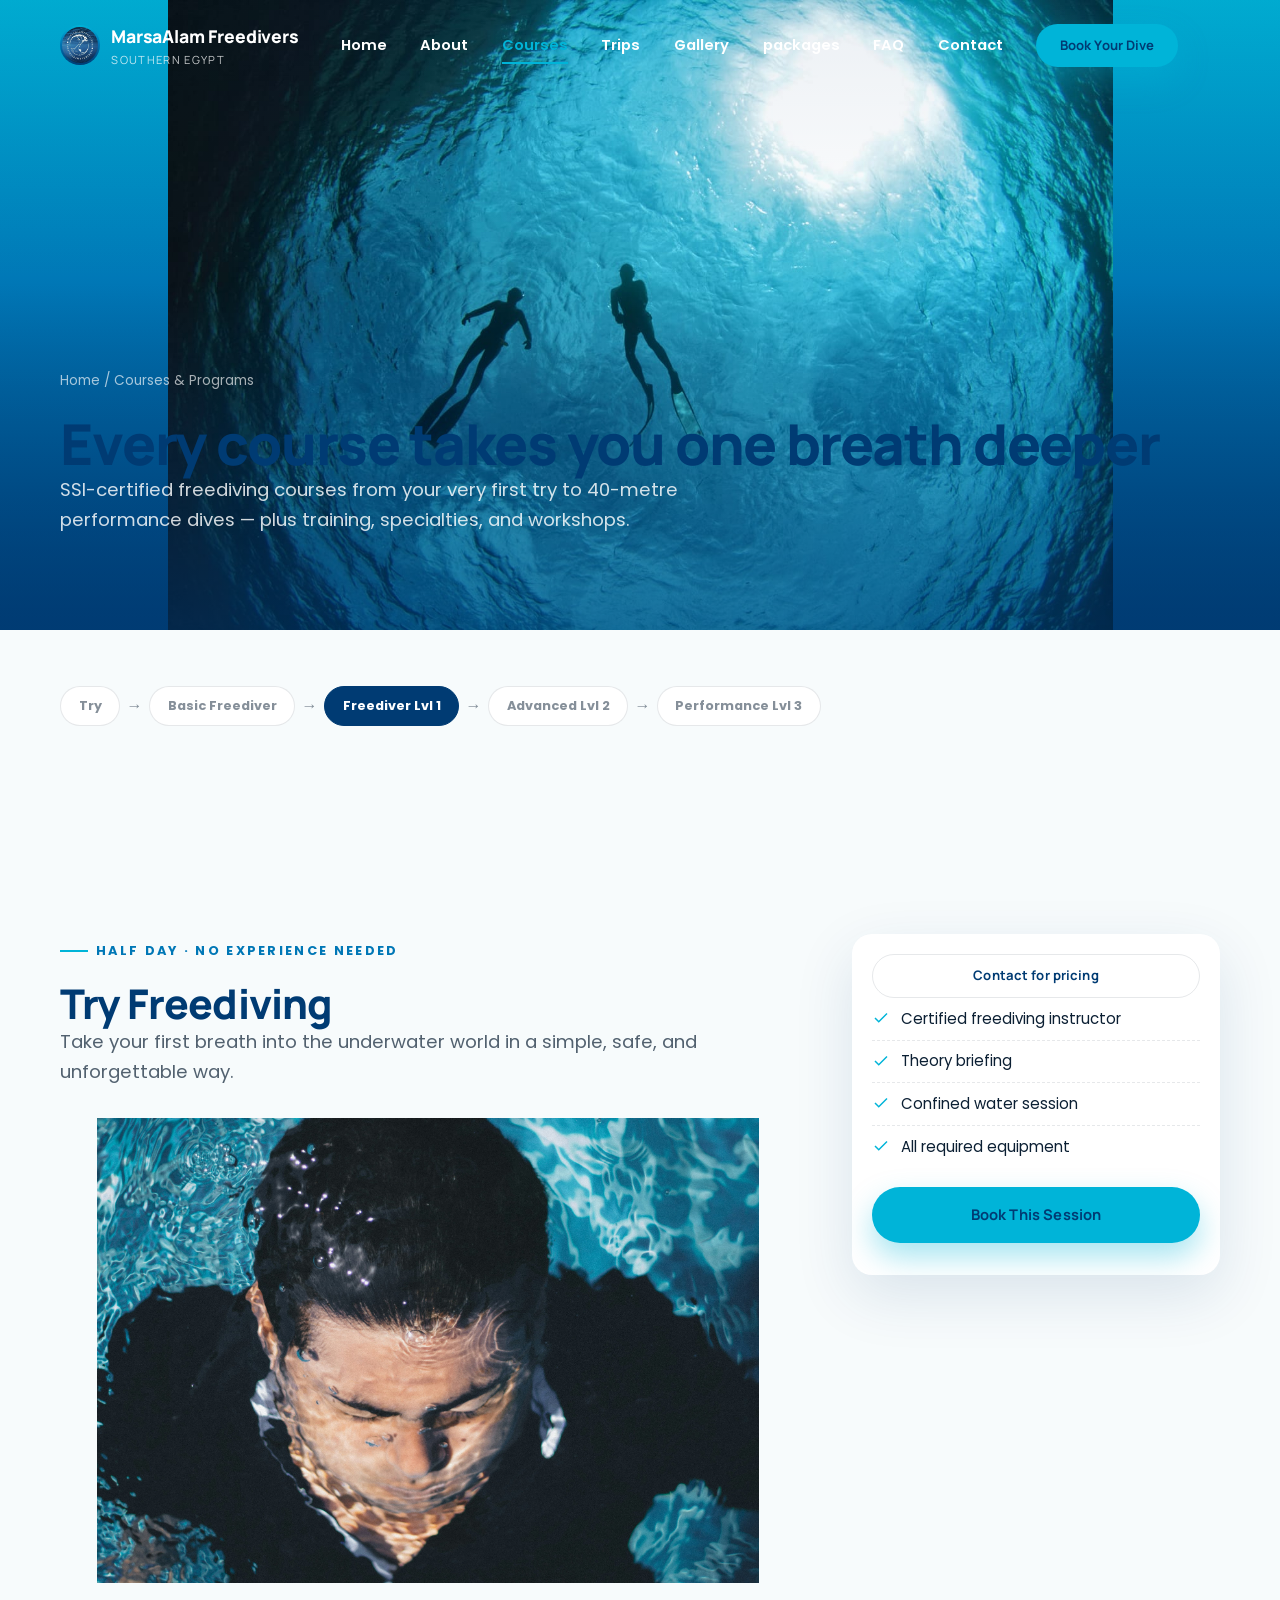
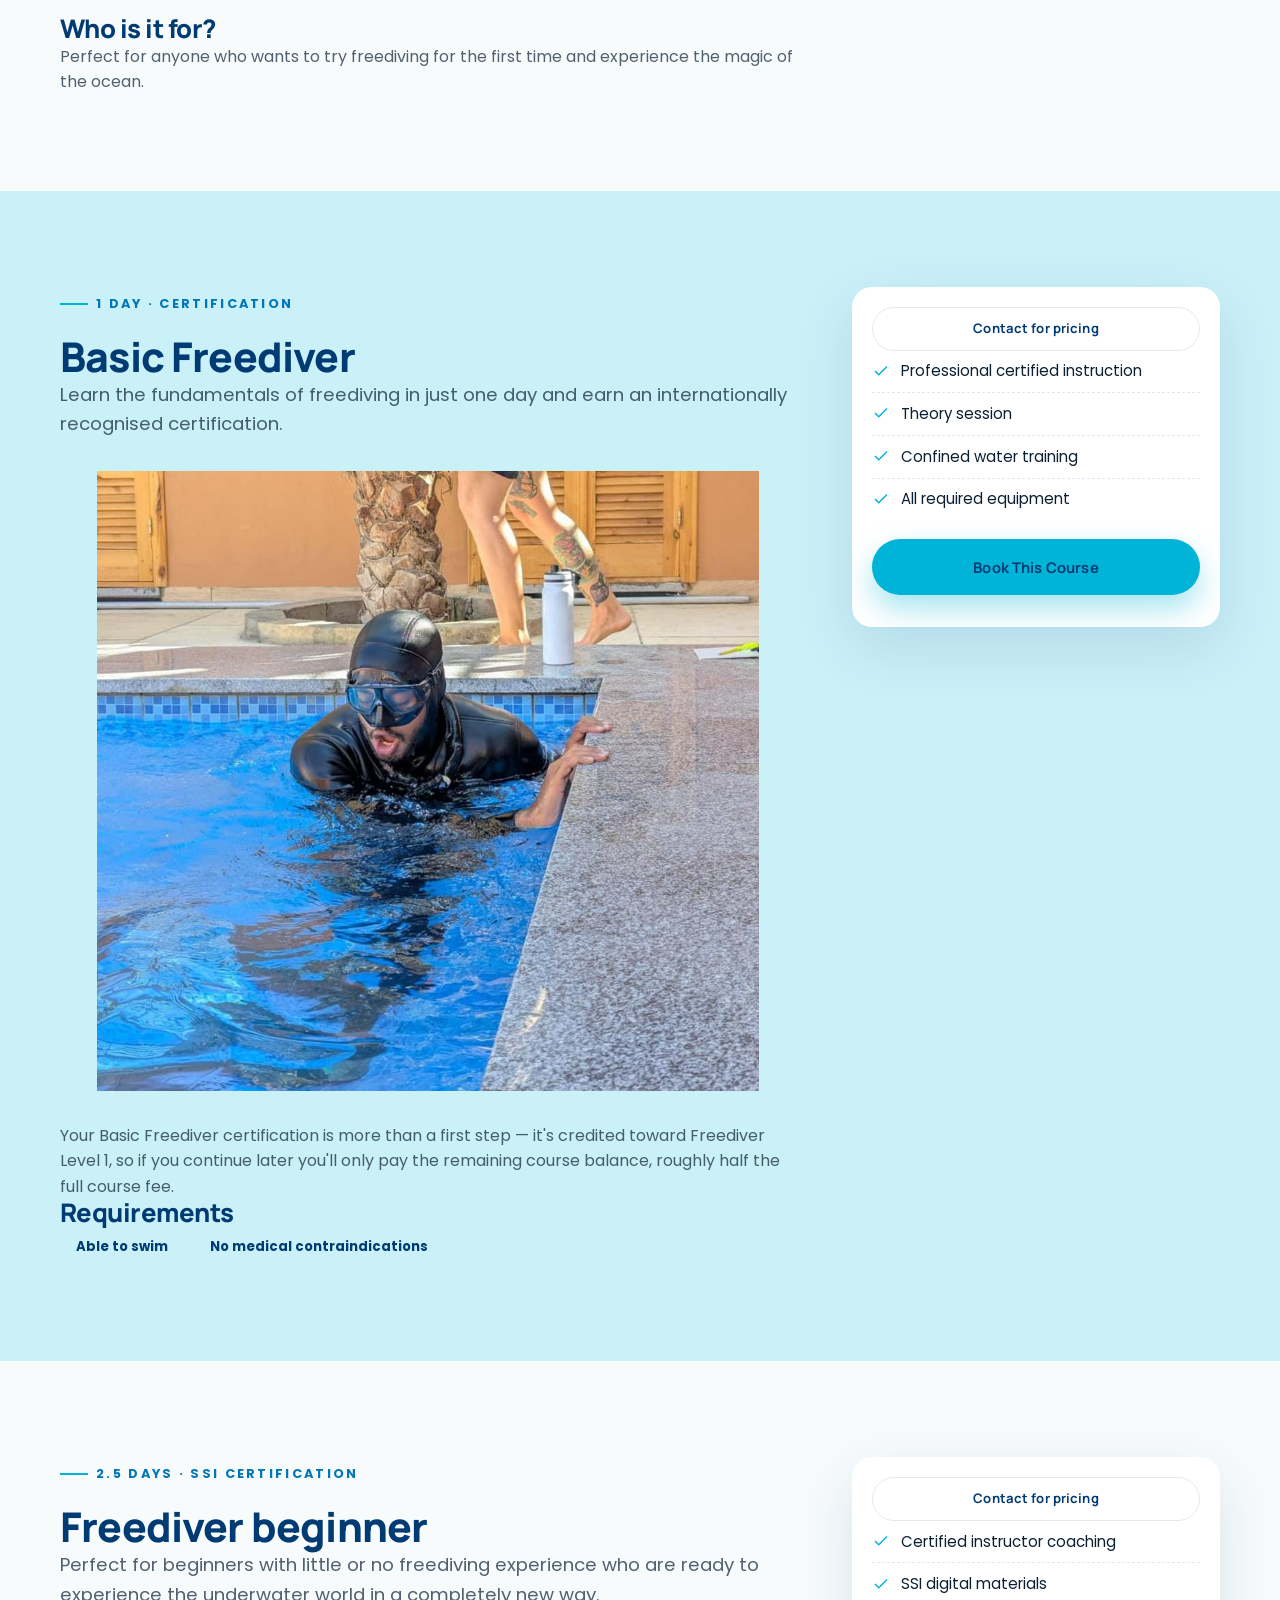
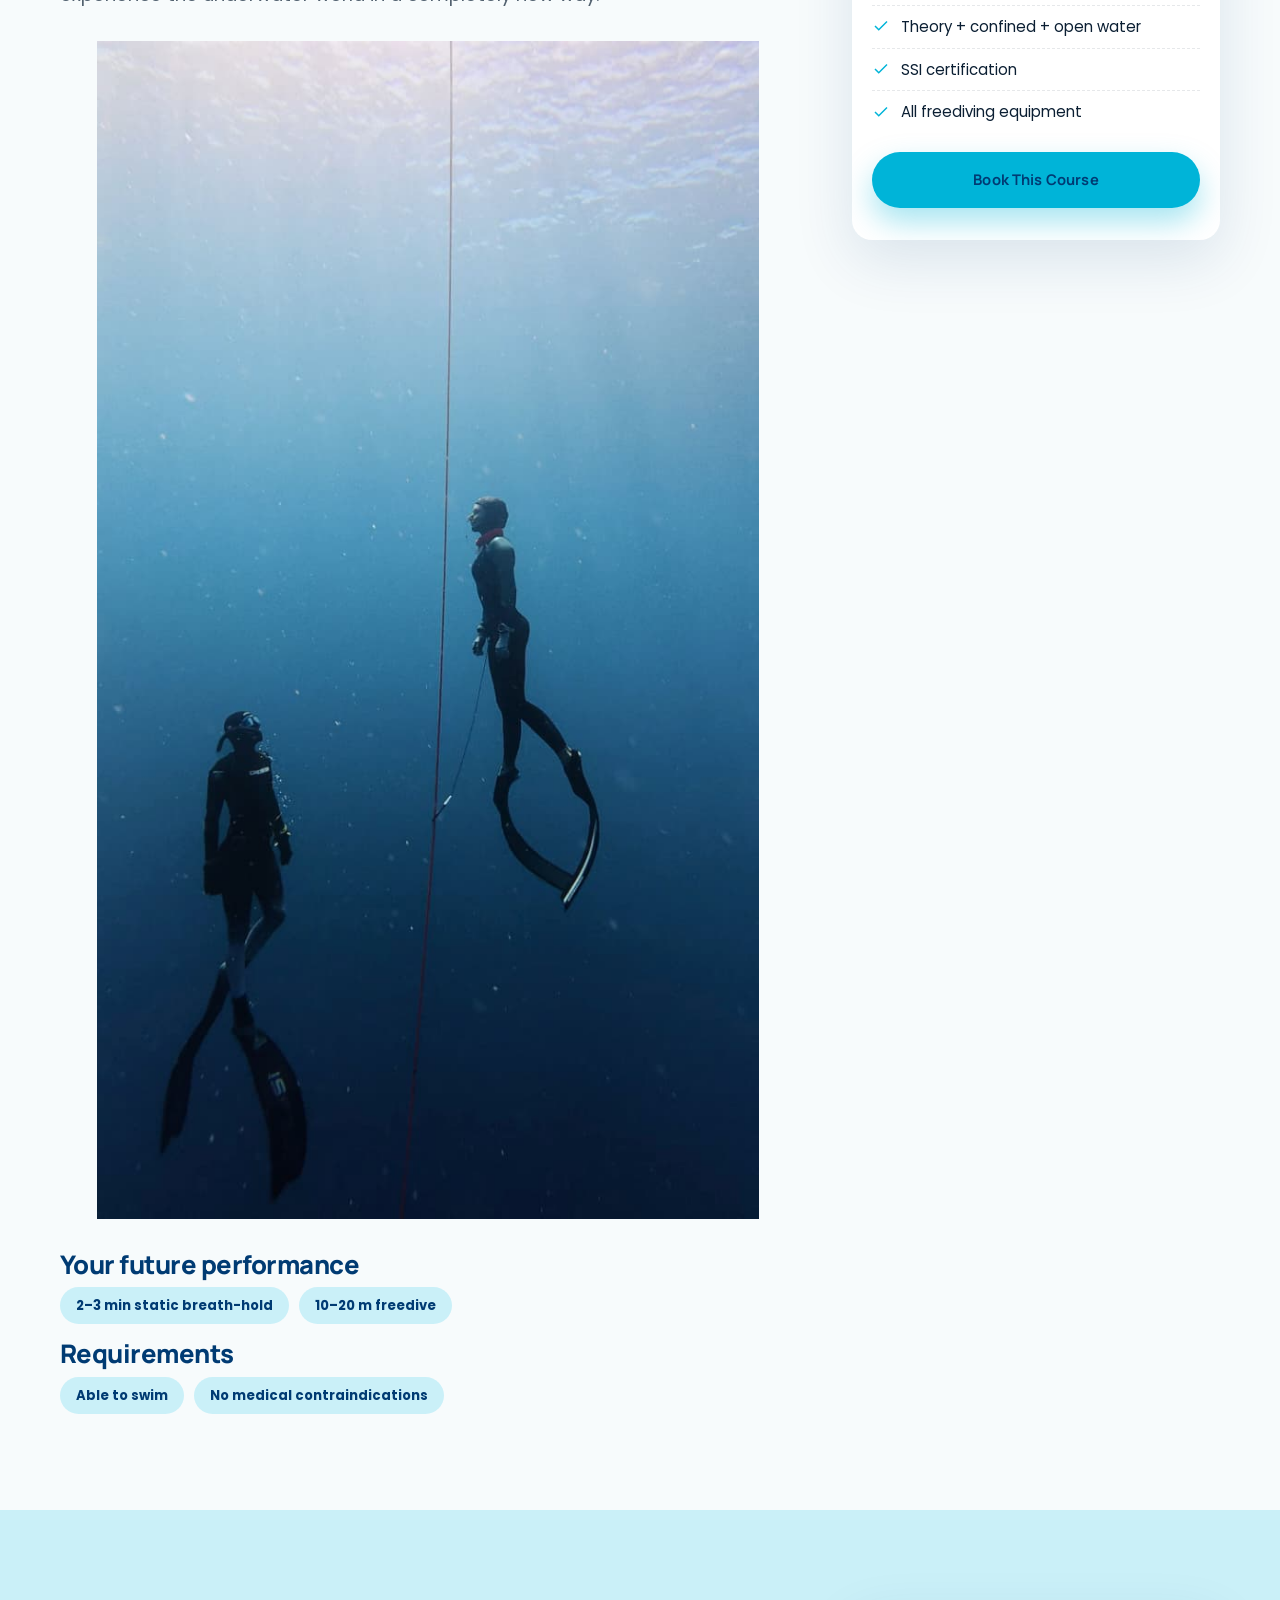
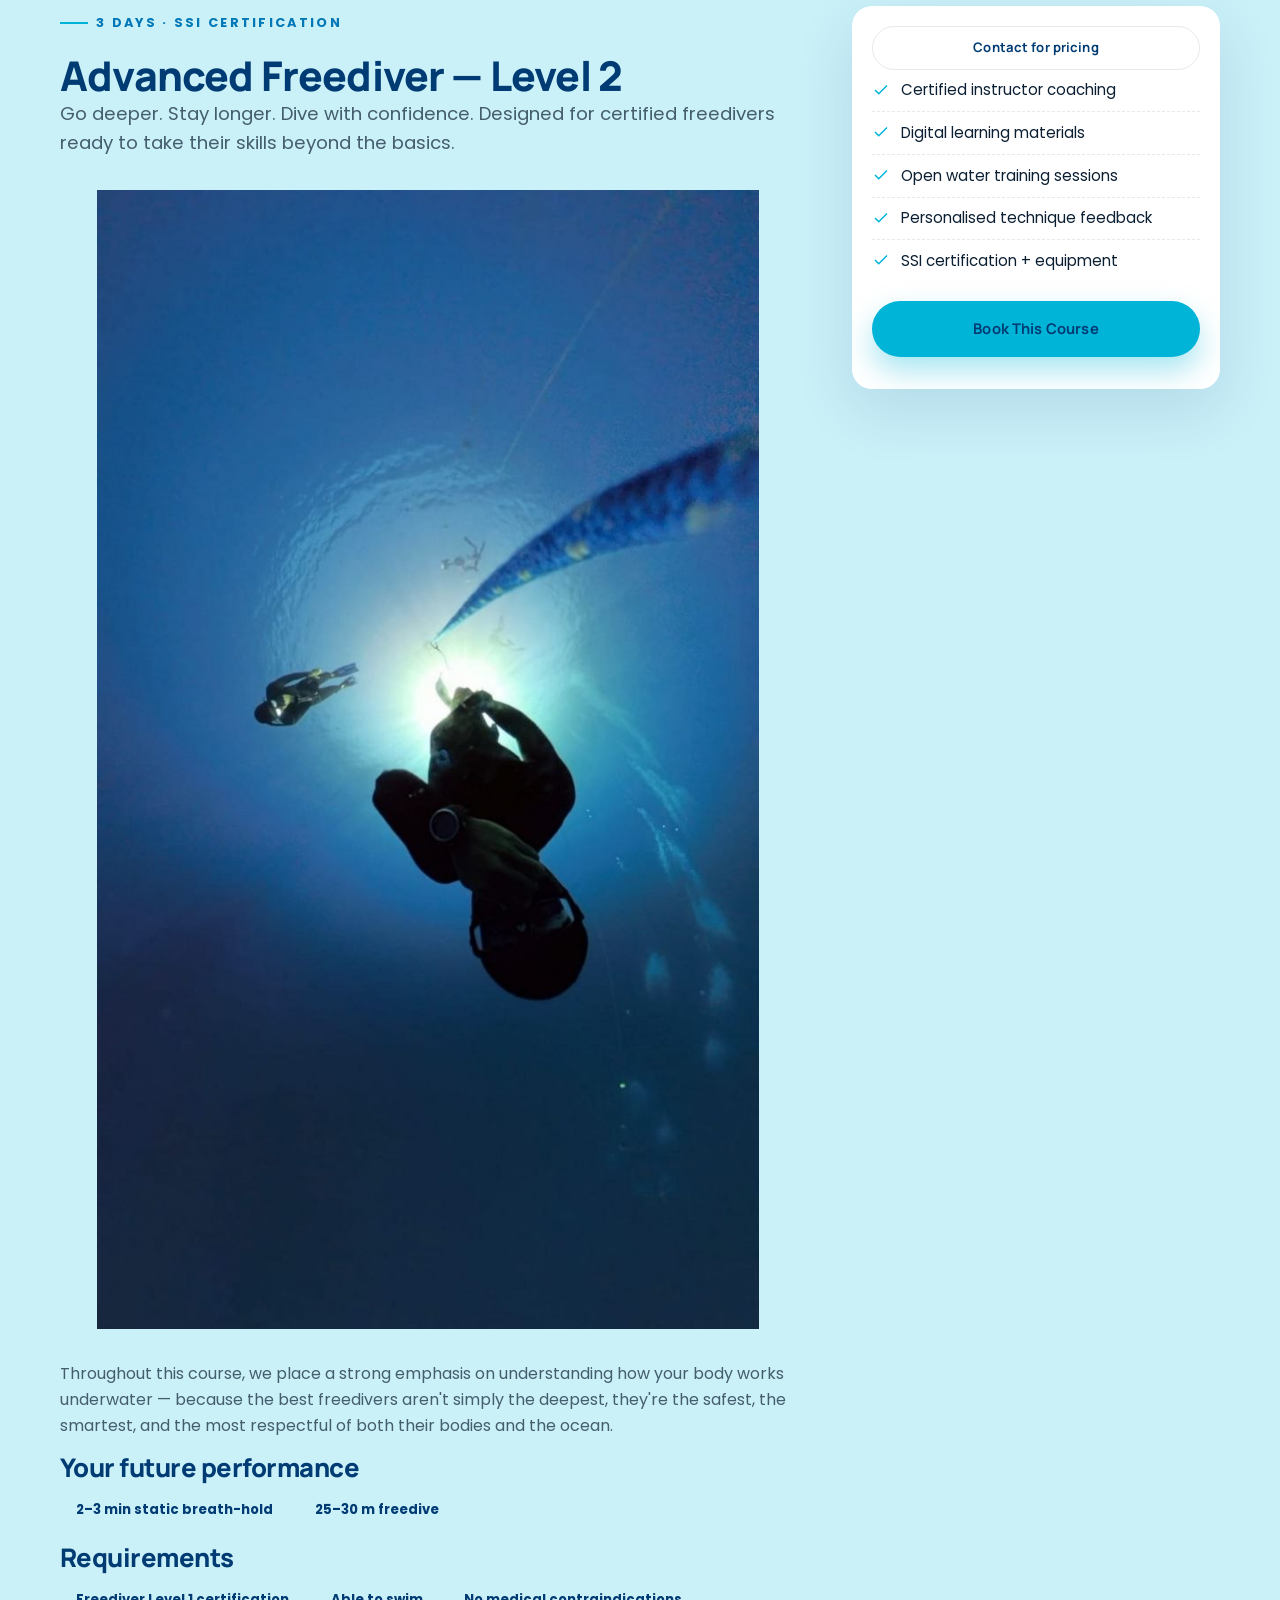
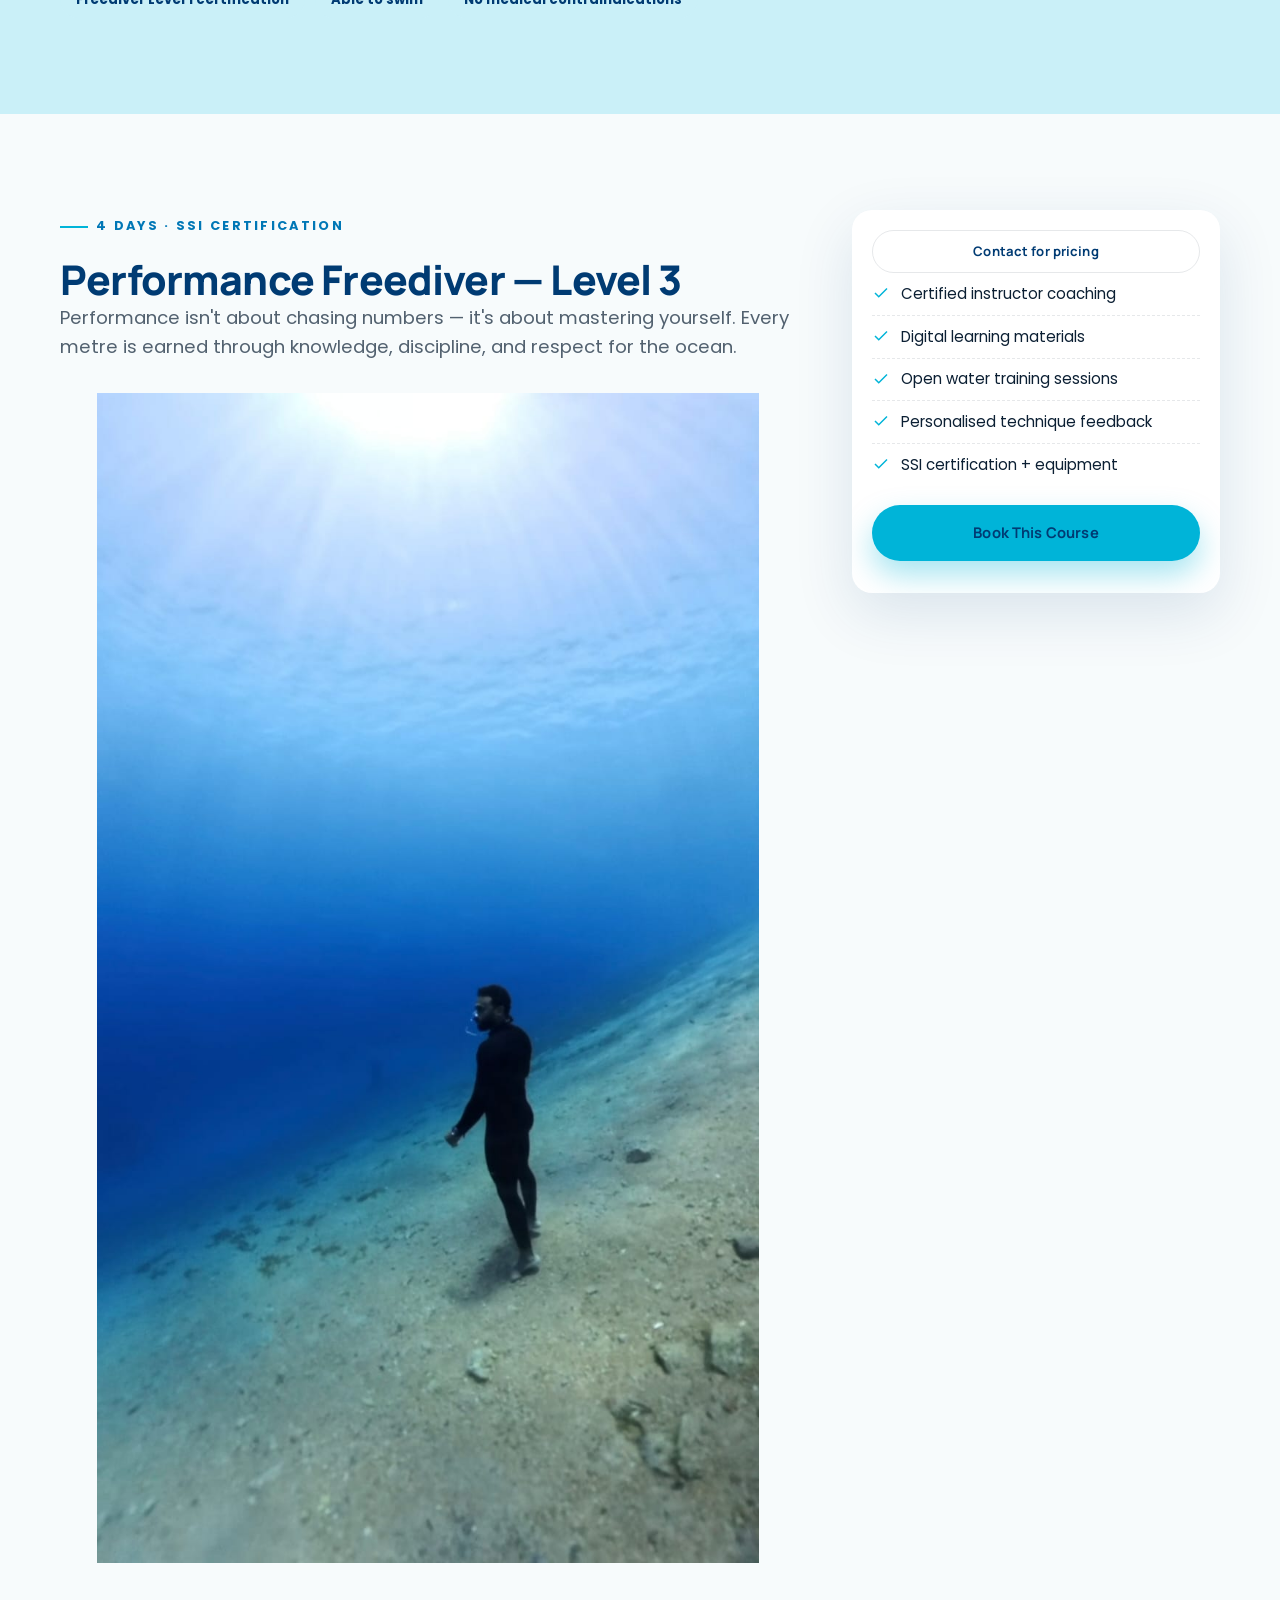
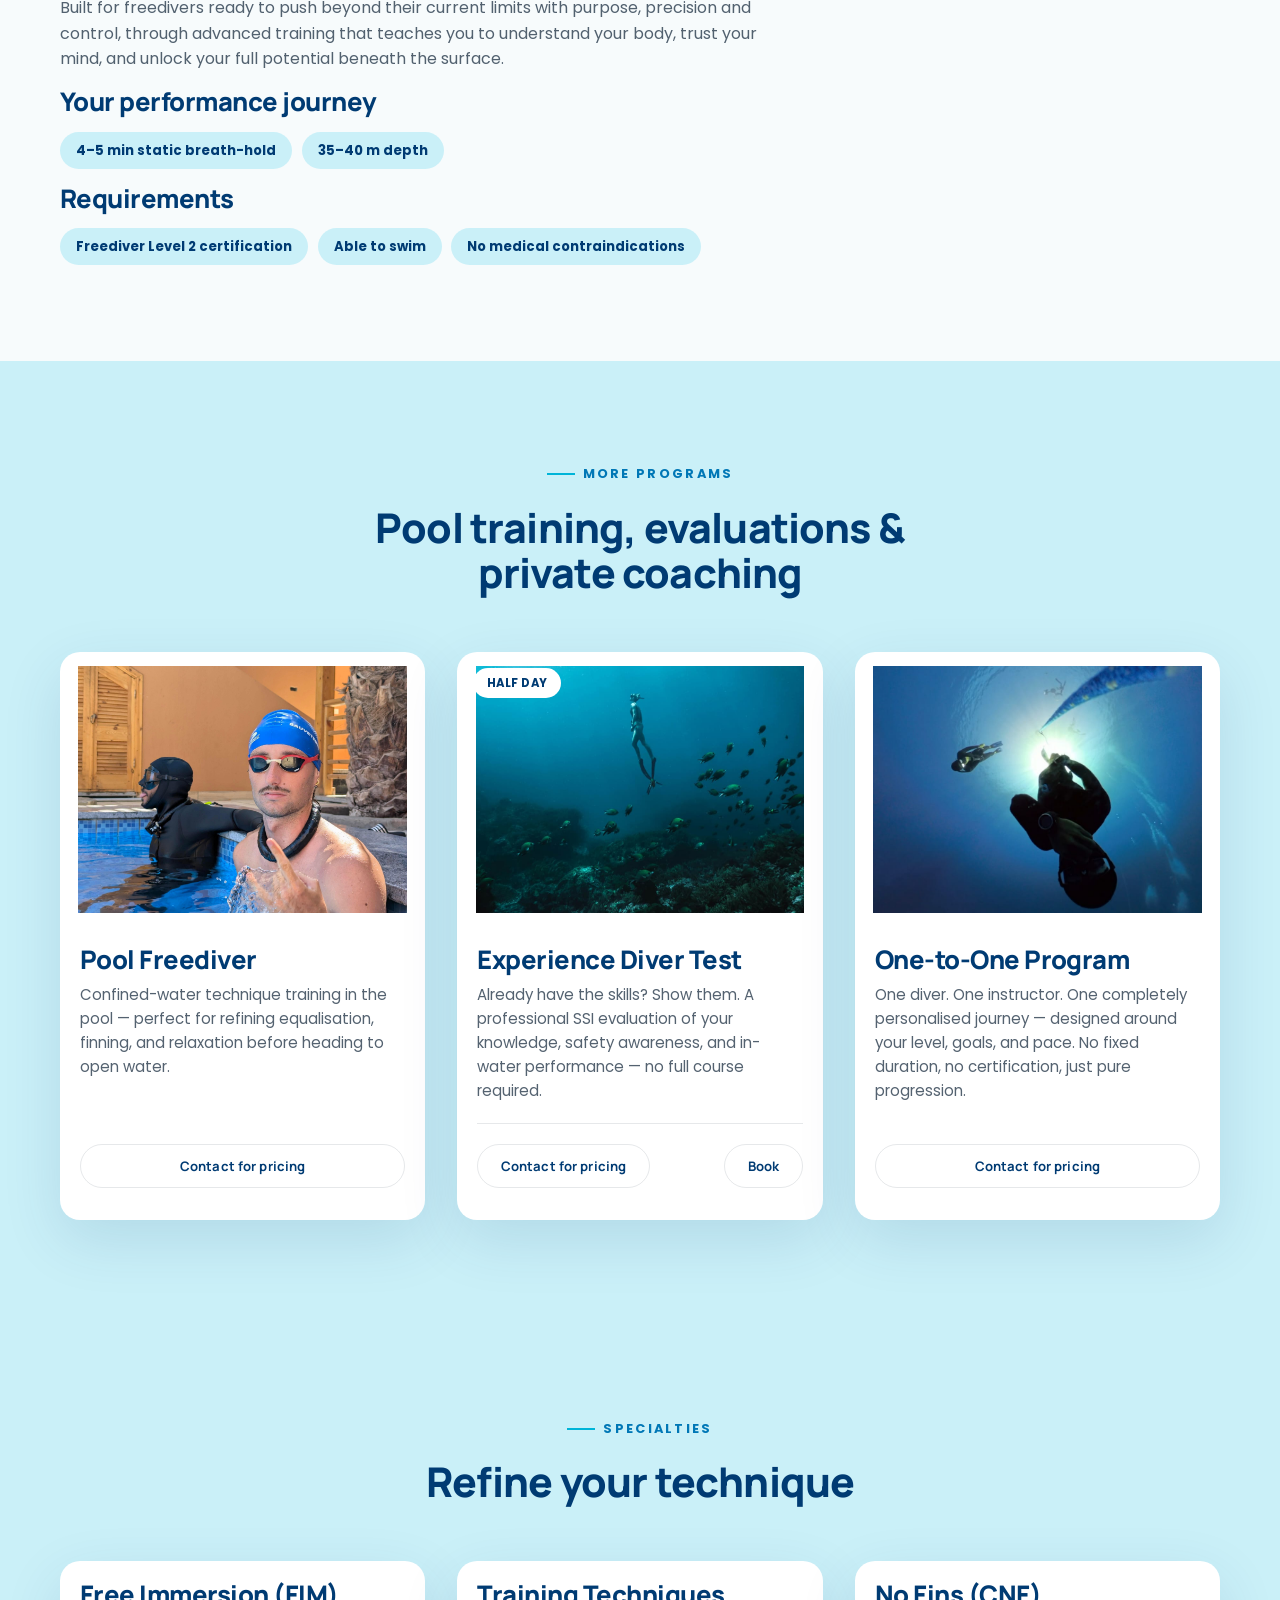
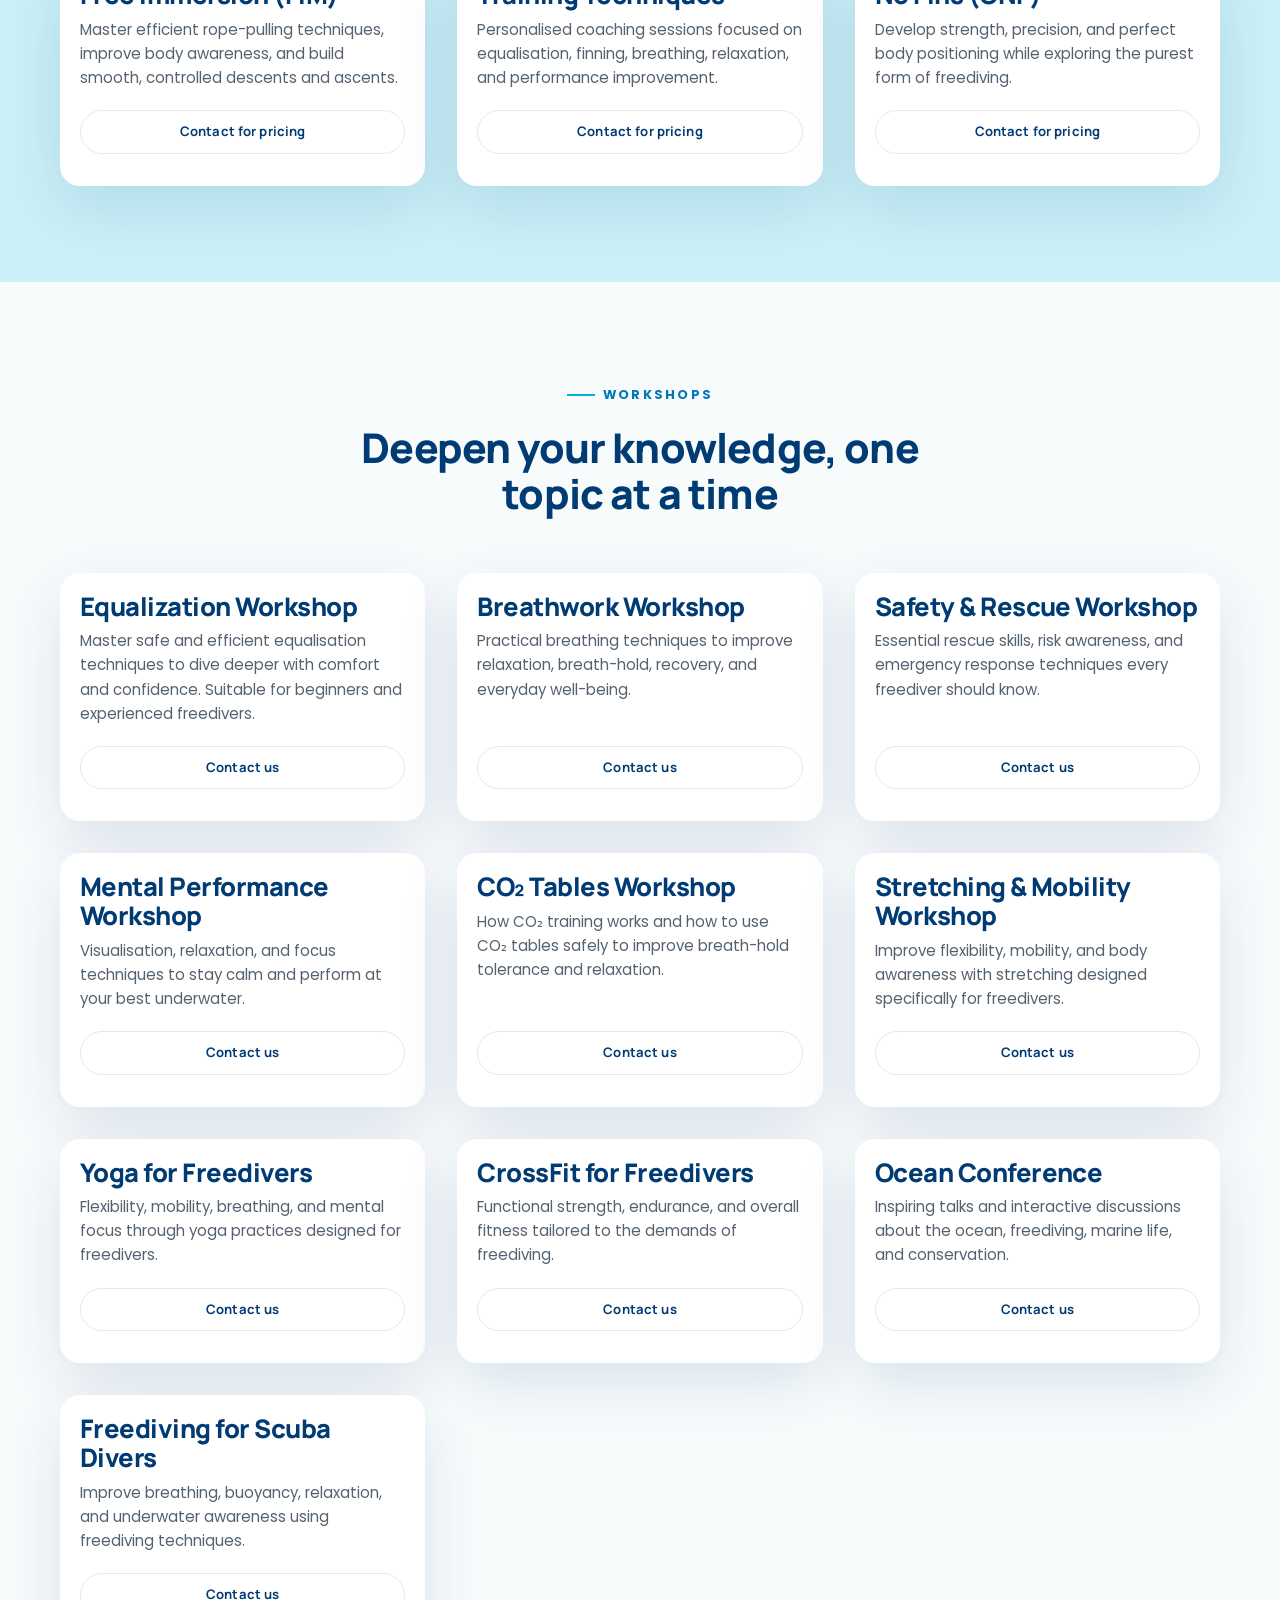
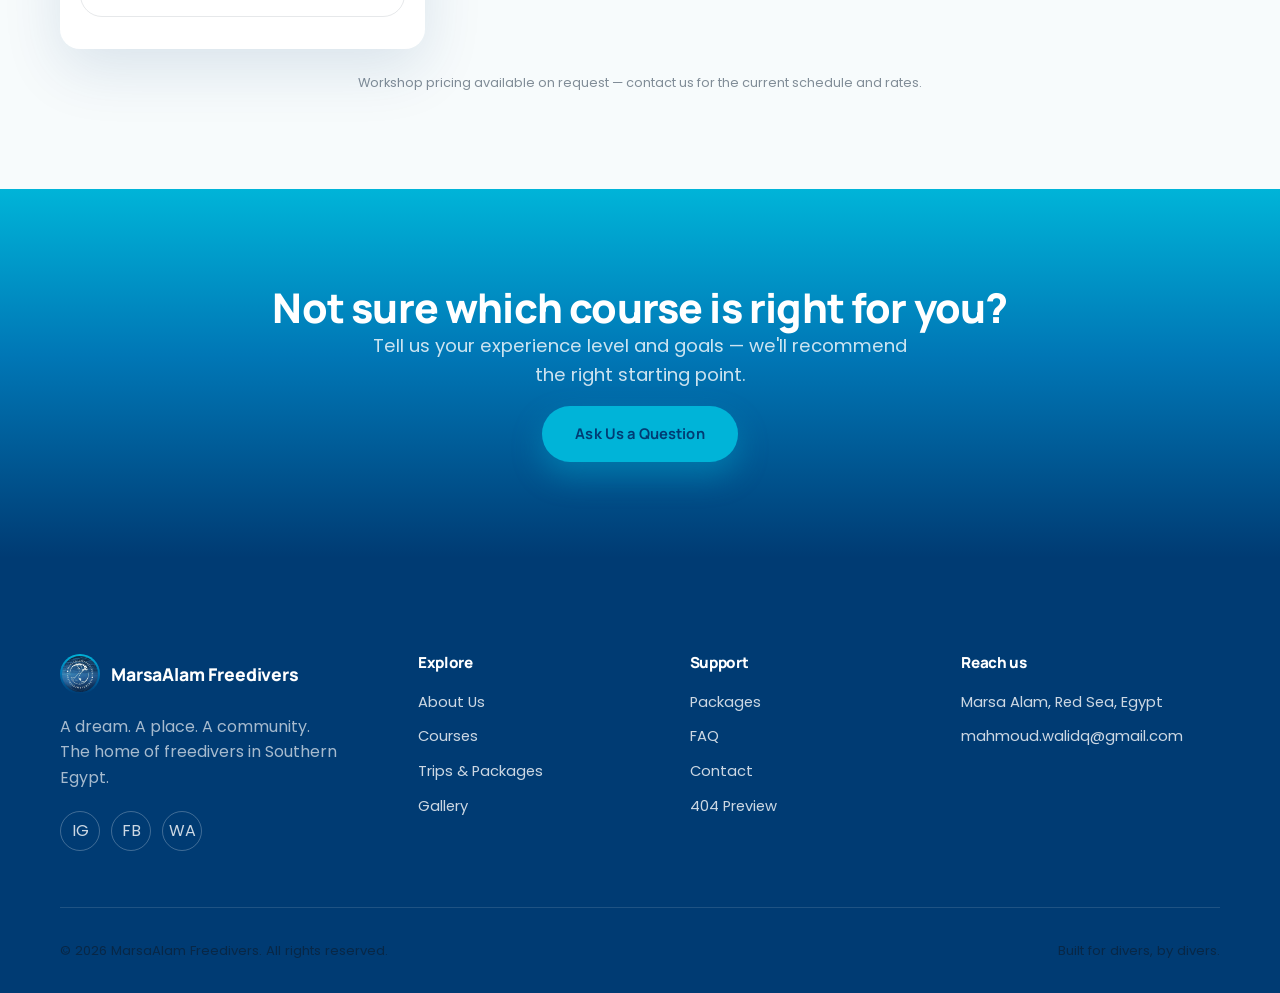
==== commit 6cd666b1: "fix(pricing): replace fixed prices with contact for pricing prompts - Replaced static price elements" ====
--- a/courses.html
+++ b/courses.html
@@ -61,8 +61,8 @@
       <aside data-reveal data-reveal-delay="1">
         <div class="card sticky-card">
           <div class="card__body">
-            <div class="card__price" style="font-size:2rem">$60</div>
-            <p class="text-muted" style="margin-bottom:1rem">per diver</p>
+            <a href="contact.html" class="btn btn-ghost btn-sm">Contact for pricing</a>
+            <!-- <p class="text-muted" style="margin-bottom:1rem">per diver</p> -->
             <ul class="included-list">
               <li><svg width="18" height="18" viewBox="0 0 24 24" fill="none"><path d="M20 6L9 17l-5-5" stroke="currentColor" stroke-width="2"/></svg>Certified freediving instructor</li>
               <li><svg width="18" height="18" viewBox="0 0 24 24" fill="none"><path d="M20 6L9 17l-5-5" stroke="currentColor" stroke-width="2"/></svg>Theory briefing</li>
@@ -93,8 +93,8 @@
       <aside data-reveal data-reveal-delay="1">
         <div class="card sticky-card">
           <div class="card__body">
-            <div class="card__price" style="font-size:2rem">$150</div>
-            <p class="text-muted" style="margin-bottom:1rem">per diver</p>
+            <a href="contact.html" class="btn btn-ghost btn-sm">Contact for pricing</a>
+            <!-- <p class="text-muted" style="margin-bottom:1rem">per diver</p> -->
             <ul class="included-list">
               <li><svg width="18" height="18" viewBox="0 0 24 24" fill="none"><path d="M20 6L9 17l-5-5" stroke="currentColor" stroke-width="2"/></svg>Professional certified instruction</li>
               <li><svg width="18" height="18" viewBox="0 0 24 24" fill="none"><path d="M20 6L9 17l-5-5" stroke="currentColor" stroke-width="2"/></svg>Theory session</li>
@@ -126,8 +126,8 @@
       <aside data-reveal data-reveal-delay="1">
         <div class="card sticky-card">
           <div class="card__body">
-            <div class="card__price" style="font-size:2rem">$300</div>
-            <p class="text-muted" style="margin-bottom:1rem">per diver</p>
+            <a href="contact.html" class="btn btn-ghost btn-sm">Contact for pricing</a>
+            <!-- <p class="text-muted" style="margin-bottom:1rem">per diver</p> -->
             <ul class="included-list">
               <li><svg width="18" height="18" viewBox="0 0 24 24" fill="none"><path d="M20 6L9 17l-5-5" stroke="currentColor" stroke-width="2"/></svg>Certified instructor coaching</li>
               <li><svg width="18" height="18" viewBox="0 0 24 24" fill="none"><path d="M20 6L9 17l-5-5" stroke="currentColor" stroke-width="2"/></svg>SSI digital materials</li>
@@ -161,8 +161,8 @@
       <aside data-reveal data-reveal-delay="1">
         <div class="card sticky-card">
           <div class="card__body">
-            <div class="card__price" style="font-size:2rem">$350</div>
-            <p class="text-muted" style="margin-bottom:1rem">per diver</p>
+            <a href="contact.html" class="btn btn-ghost btn-sm">Contact for pricing</a>
+            <!-- <p class="text-muted" style="margin-bottom:1rem">per diver</p> -->
             <ul class="included-list">
               <li><svg width="18" height="18" viewBox="0 0 24 24" fill="none"><path d="M20 6L9 17l-5-5" stroke="currentColor" stroke-width="2"/></svg>Certified instructor coaching</li>
               <li><svg width="18" height="18" viewBox="0 0 24 24" fill="none"><path d="M20 6L9 17l-5-5" stroke="currentColor" stroke-width="2"/></svg>Digital learning materials</li>
@@ -235,7 +235,7 @@
           <div class="card__body">
             <h3 class="card__title">Experience Diver Test</h3>
             <p class="card__text">Already have the skills? Show them. A professional SSI evaluation of your knowledge, safety awareness, and in-water performance — no full course required.</p>
-            <div class="card__footer"><div class="card__price">$150</div><a href="contact.html" class="btn btn-ghost btn-sm">Book</a></div>
+            <div class="card__footer"><a href="contact.html" class="btn btn-ghost btn-sm">Contact for pricing</a><a href="contact.html" class="btn btn-ghost btn-sm">Book</a></div>
           </div>
         </article>
         <article class="card" id="one-to-one" data-reveal data-reveal-delay="2">
--- a/assets/css/components.css
+++ b/assets/css/components.css
@@ -12,20 +12,43 @@
   top: 0;
   z-index: 100;
   padding-block: 1.4rem;
-  transition: background var(--dur-med) var(--ease-out), padding var(--dur-med) var(--ease-out), box-shadow var(--dur-med) var(--ease-out);
-}
-
-.navbar .container {
-  display: flex;
-  align-items: center;
-  justify-content: space-between;
-}
-
-.navbar.is-scrolled {
+  transition: padding var(--dur-med) var(--ease-out);
+}
+
+/* The blurred/solid background lives on its own pseudo-element instead of
+   directly on .navbar. This is required: backdrop-filter (like transform,
+   filter, and will-change) creates a new containing block for any
+   position:fixed descendant — and .nav-links (the mobile sidebar) is
+   fixed and lives inside .navbar. If .navbar itself carried
+   backdrop-filter, the sidebar would become "trapped" inside the navbar's
+   own box the moment .is-scrolled was added (i.e. as soon as the user
+   scrolled), breaking its layout completely. Keeping the filter on a
+   pseudo-element avoids that entirely while producing the same visual. */
+.navbar::before {
+  content: '';
+  position: absolute;
+  inset: 0;
+  z-index: -1;
+  /* pointer-events: none; */
+  background: transparent;
+  box-shadow: none;
+  transition: background var(--dur-med) var(--ease-out), box-shadow var(--dur-med) var(--ease-out), backdrop-filter var(--dur-med) var(--ease-out);
+}
+
+.navbar.is-scrolled::before {
   background: rgba(247, 251, 252, 0.85);
   backdrop-filter: blur(14px);
   -webkit-backdrop-filter: blur(14px);
   box-shadow: 0 1px 0 var(--color-line), 0 20px 40px rgba(0,59,115,0.06);
+}
+
+.navbar .container {
+  display: flex;
+  align-items: center;
+  justify-content: space-between;
+}
+
+.navbar.is-scrolled {
   padding-block: 0.85rem;
 }
 
@@ -60,6 +83,7 @@
   display: flex;
   align-items: center;
   gap: 2.1rem;
+  z-index: 1;
 }
 
 .nav-link {
@@ -96,7 +120,7 @@
   background: transparent;
   cursor: pointer;
   position: relative;
-  z-index: 110;
+  z-index: 11000;
 }
 
 .nav-toggle span {
@@ -107,7 +131,7 @@
   background: var(--color-white);
   transition: transform var(--dur-fast) var(--ease-out), opacity var(--dur-fast);
 }
-.navbar.is-scrolled .nav-toggle span { background: var(--color-primary); }
+.navbar.is-scrolled .nav-toggle span { background: var(--color-white); }
 .nav-toggle span:nth-child(1) { top: 15px; }
 .nav-toggle span:nth-child(2) { top: 22px; }
 .nav-toggle span:nth-child(3) { top: 29px; }
@@ -133,6 +157,7 @@
     backdrop-filter: none;
     -webkit-backdrop-filter: none;
     opacity: 1;
+    z-index: 105;
   }
   .nav-links.is-open { transform: translateX(0); }
   .nav-link, .navbar.is-scrolled .nav-link { color: var(--color-white); font-size: 0.95rem; font-weight: 600; }
@@ -935,4 +960,4 @@
   display: block;
   font-size: .7rem;
   font-weight: 400;
-}
+}
